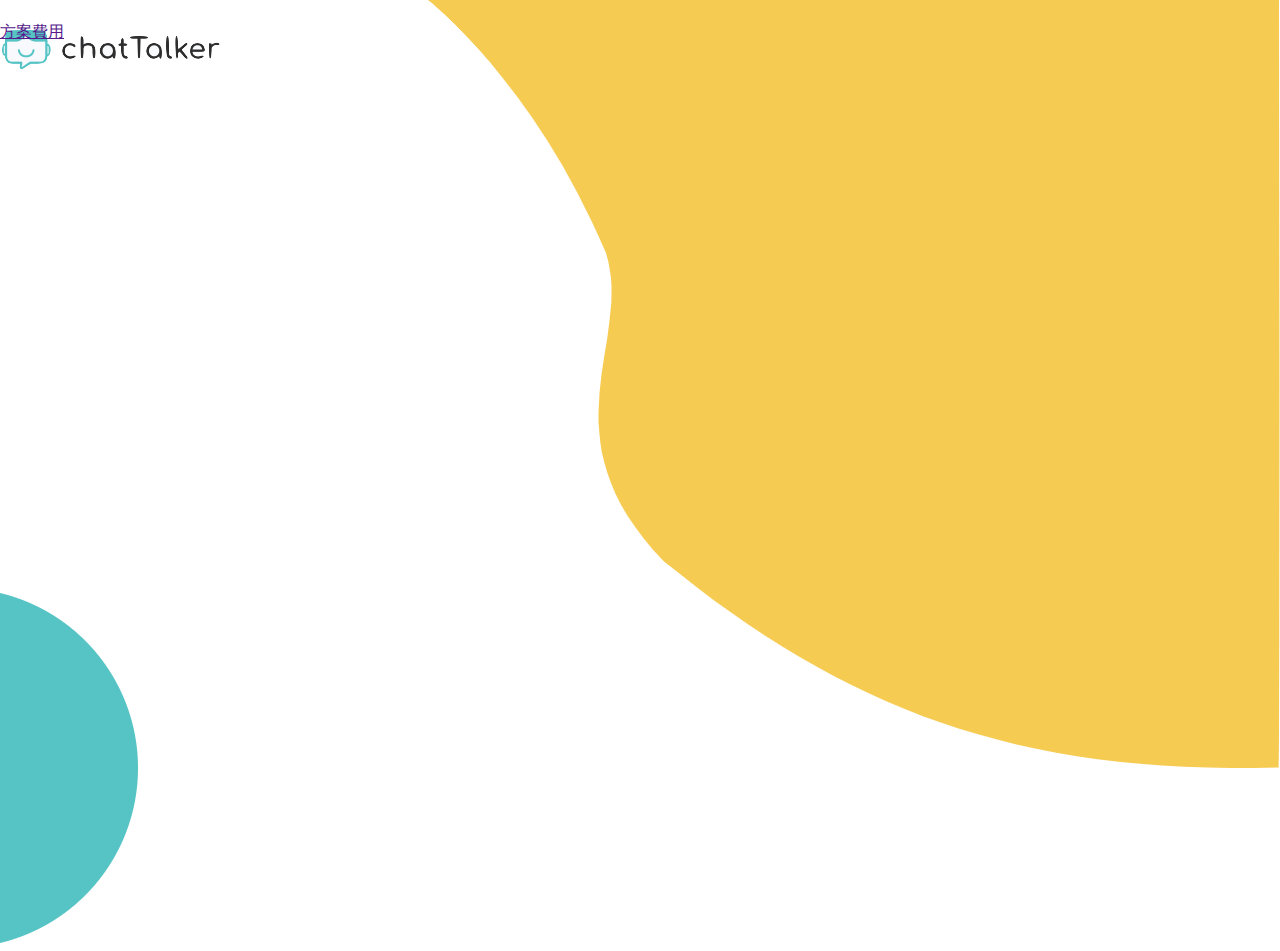
==== index.html @ c72b9a35 "init" ====
<!DOCTYPE html>
<html lang="en">
<head>
    <meta charset="UTF-8">
    <meta http-equiv="X-UA-Compatible" content="IE=edge">
    <meta name="viewport" content="width=device-width, initial-scale=1.0">
    <title>Document</title>
    <link rel="stylesheet" href="./style.css">
</head>
<body>
    <div class="backArea container">
        <div class="img1">
            <img src="./image/bg_yellow.png" alt="">
        </div>
    </div>
    <div class="backEllipse3">
        <img2><img src="./image/Ellipse 3.png" alt=""></img2>
    </div>
    <div class="header container"><img src="" alt="">
        <h1><a href="#"><img src="./image/logo.png" alt="LOGO"></a></h1>
        <a href="">
            <p>方案費用</p>
        </a>
    </div>
</body>
</html>
---- style.css ----
/* http://meyerweb.com/eric/tools/css/reset/
   v2.0 | 20110126
   License: none (public domain)
*/

html,
body,
div,
span,
applet,
object,
iframe,
h1,
h2,
h3,
h4,
h5,
h6,
p,
blockquote,
pre,
a,
abbr,
acronym,
address,
big,
cite,
code,
del,
dfn,
em,
img,
ins,
kbd,
q,
s,
samp,
small,
strike,
strong,
sub,
sup,
tt,
var,
b,
u,
i,
center,
dl,
dt,
dd,
ol,
ul,
li,
fieldset,
form,
label,
legend,
table,
caption,
tbody,
tfoot,
thead,
tr,
th,
td,
article,
aside,
canvas,
details,
embed,
figure,
figcaption,
footer,
header,
hgroup,
menu,
nav,
output,
ruby,
section,
summary,
time,
mark,
audio,
video {
    margin: 0;
    padding: 0;
    border: 0;
    font-size: 100%;
    font: inherit;
    vertical-align: baseline;
}

/* HTML5 display-role reset for older browsers */
article,
aside,
details,
figcaption,
figure,
footer,
header,
hgroup,
menu,
nav,
section {
    display: block;
}

body {
    line-height: 1;
}

ol,
ul {
    list-style: none;
}

blockquote,
q {
    quotes: none;
}

blockquote:before,
blockquote:after,
q:before,
q:after {
    content: '';
    content: none;
}

table {
    border-collapse: collapse;
    border-spacing: 0;
}
.container{
    width: 1366px;
    margin: 0px auto;
}

.backArea{
    display: flex;
    justify-content: flex-end;
    position: absolute;
    top: 0px;
    right: 0px;
}

.img1{
    position: absolute;
}

.header a{
    position: absolute;
    top: 24px;
    right: 139;
}

.backEllipse3{
    position: absolute;
    left: -222px;
    top: 588px;
}
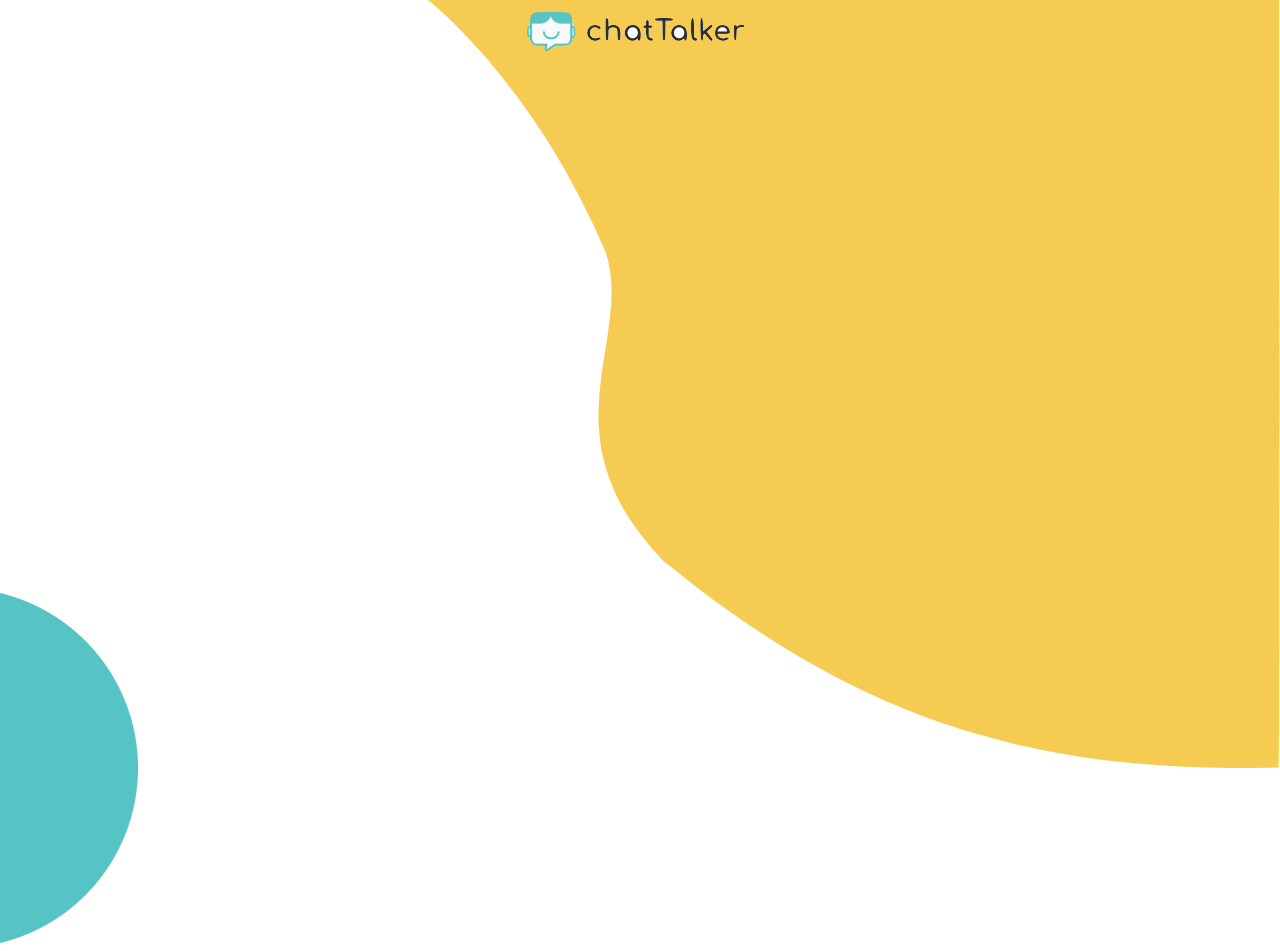
==== commit 887827b4: "banner" ====
--- a/index.html
+++ b/index.html
@@ -8,7 +8,8 @@
     <link rel="stylesheet" href="./style.css">
 </head>
 <body>
-    <div class="backArea container">
+    <div class="container">
+    <div class="backArea">
         <div class="img1">
             <img src="./image/bg_yellow.png" alt="">
         </div>
@@ -22,5 +23,6 @@
             <p>方案費用</p>
         </a>
     </div>
+    </div>
 </body>
 </html>--- a/style.css
+++ b/style.css
@@ -144,16 +144,26 @@
     position: absolute;
     top: 0px;
     right: 0px;
+    z-index: 0;
 }
 
 .img1{
     position: absolute;
 }
 
+.header{
+    display: flex;
+    justify-content: space-between;
+    align-items: center;
+    position: absolute;
+    left: 10px;
+    z-index: 3;
+}
 .header a{
-    position: absolute;
+    /* position: absolute; */
     top: 24px;
     right: 139;
+    padding: 24px;
 }
 
 .backEllipse3{
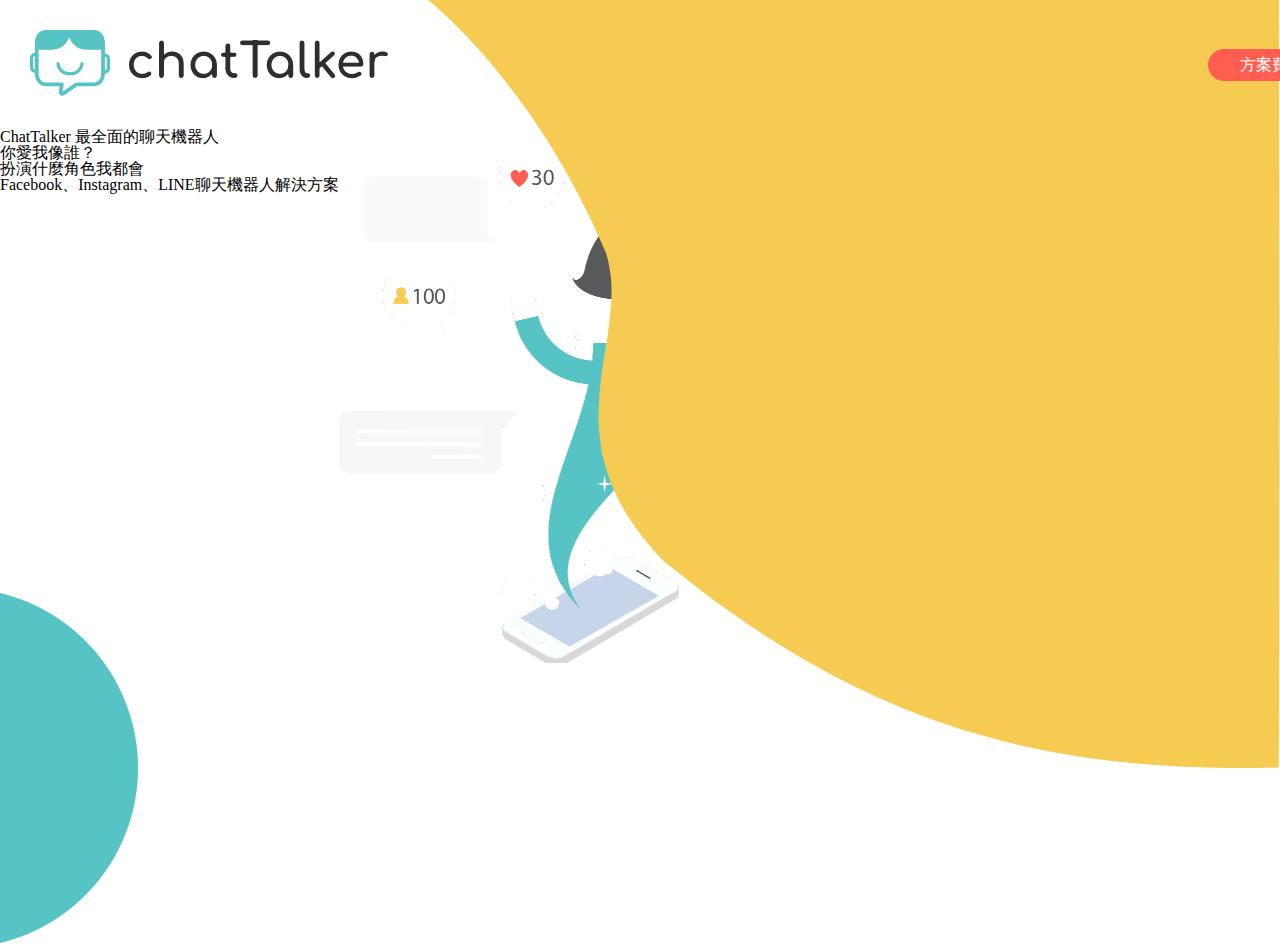
==== commit d7aab76e: "0518" ====
--- a/index.html
+++ b/index.html
@@ -1,5 +1,6 @@
 <!DOCTYPE html>
 <html lang="en">
+
 <head>
     <meta charset="UTF-8">
     <meta http-equiv="X-UA-Compatible" content="IE=edge">
@@ -7,22 +8,33 @@
     <title>Document</title>
     <link rel="stylesheet" href="./style.css">
 </head>
+
 <body>
     <div class="container">
-    <div class="backArea">
-        <div class="img1">
-            <img src="./image/bg_yellow.png" alt="">
+        <div class="backArea">
+            <div class="img1">
+                <img src="./image/bg_yellow.png" alt="">
+            </div>
+        </div>
+        <div class="backEllipse3">
+            <img2><img src="./image/Ellipse 3.png" alt=""></img2>
+        </div>
+        <div class="header">
+            <h1><a href="#"><img src="./image/logo.png" alt=""></a></h1>
+            <a href="">
+                <p>方案費用</p>
+            </a>
+        </div>
+        <div class="banner">
+            <div class="aside">
+                <p class="chatT">ChatTalker 最全面的聊天機器人</p>
+                <h2>你愛我像誰？</h2>
+                <h2>扮演什麼角色我都會</h2>
+                <p>Facebook、Instagram、LINE聊天機器人解決方案</p>
+            </div>
+            <div class="main"><img src="./image/home.png" alt=""></div>
         </div>
     </div>
-    <div class="backEllipse3">
-        <img2><img src="./image/Ellipse 3.png" alt=""></img2>
-    </div>
-    <div class="header container"><img src="" alt="">
-        <h1><a href="#"><img src="./image/logo.png" alt="LOGO"></a></h1>
-        <a href="">
-            <p>方案費用</p>
-        </a>
-    </div>
-    </div>
 </body>
+
 </html>--- a/style.css
+++ b/style.css
@@ -133,6 +133,7 @@
     border-collapse: collapse;
     border-spacing: 0;
 }
+/*  */
 .container{
     width: 1366px;
     margin: 0px auto;
@@ -151,23 +152,36 @@
     position: absolute;
 }
 
-.header{
+.header {
     display: flex;
+    align-items: center;
     justify-content: space-between;
-    align-items: center;
-    position: absolute;
-    left: 10px;
+    margin: 30px;
+}
+
+.header a {
+    text-decoration: none;
     z-index: 3;
+
 }
-.header a{
-    /* position: absolute; */
-    top: 24px;
-    right: 139;
-    padding: 24px;
+.header p{
+    background-color: #FF5D50;
+    color: white;
+    padding: 8px 32px;
+    border-radius: 20px;
 }
 
 .backEllipse3{
     position: absolute;
     left: -222px;
     top: 588px;
+}
+.banner{
+    display: flex;
+    z-index: 4;
+}
+.aside{
+    /* display: flex; */
+    /* justify-content: center; */
+    align-items: center;
 }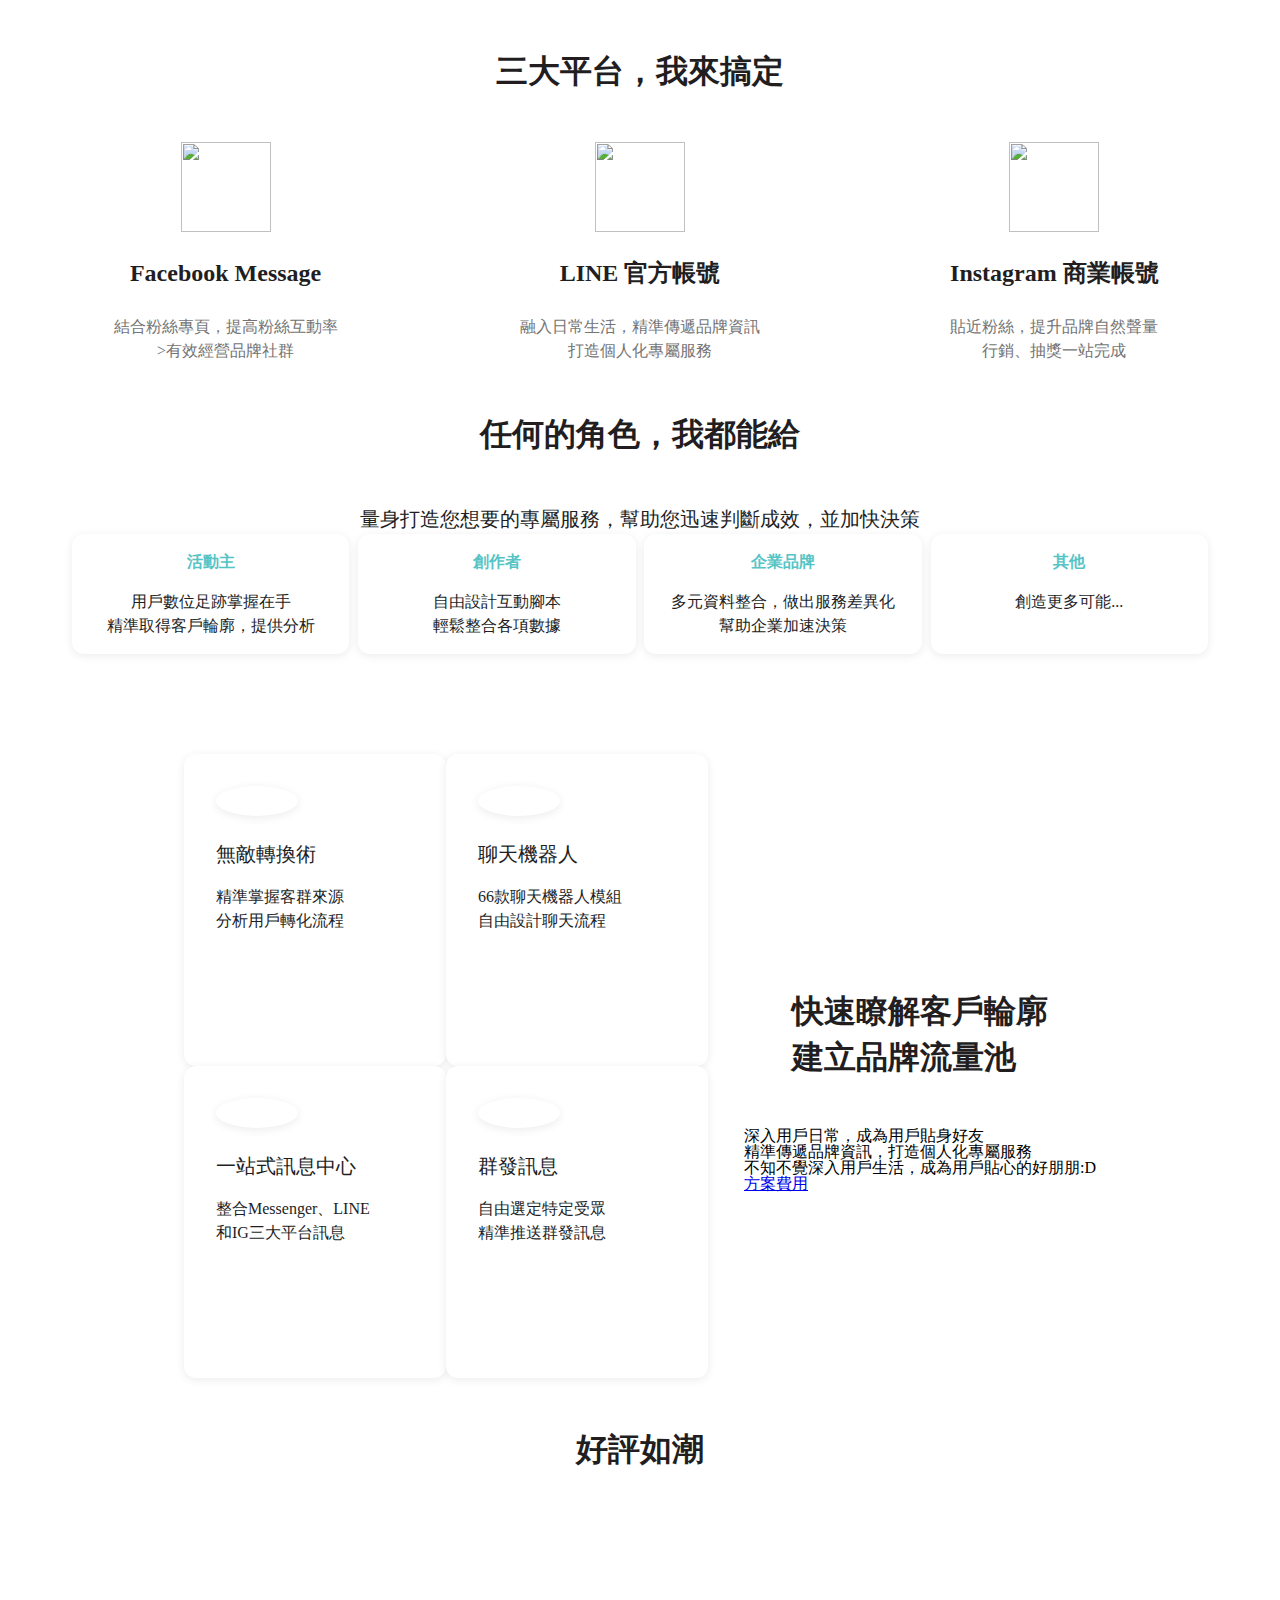
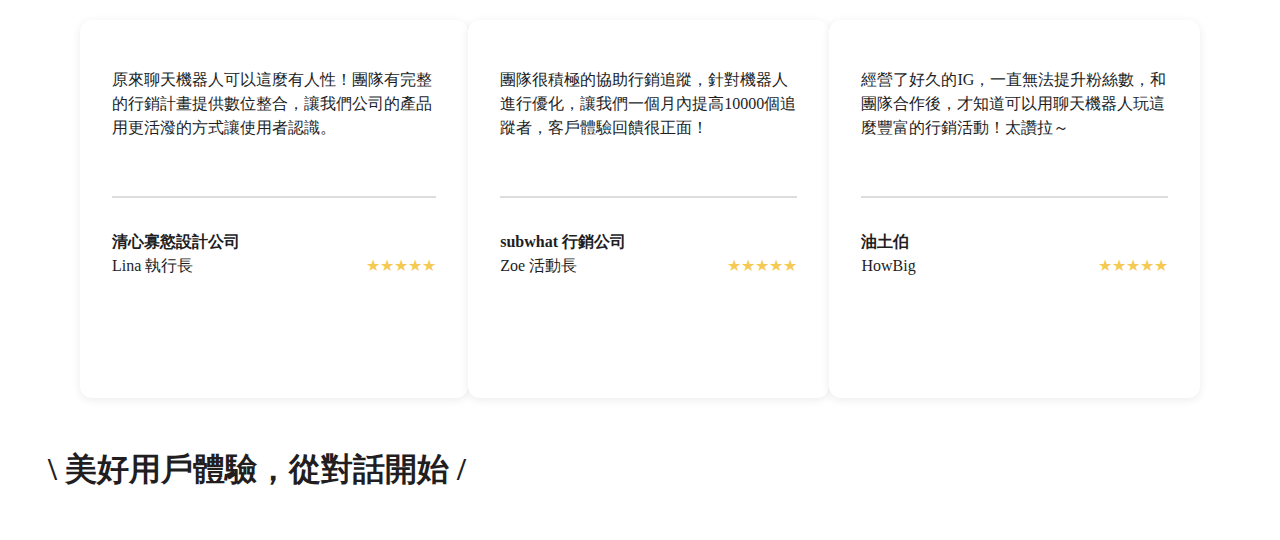
==== commit ef1eed01: "0525" ====
--- a/index.html
+++ b/index.html
@@ -11,30 +11,150 @@
 
 <body>
     <div class="container">
-        <div class="backArea">
-            <div class="img1">
-                <img src="./image/bg_yellow.png" alt="">
+        <h2>三大平台，我來搞定</h2>
+        <!--   <div class="cart3"> -->
+        <ul class="cart">
+            <li class="cart-item">
+                <img src="https://raw.githubusercontent.com/hexschool/webLayoutTraining1st/f70f00178a7f0baa31e9c01634303d8562cfe93a/chatTalker_images/messenger.svg"
+                    alt="">
+                <h3>Facebook Message</h3>
+                <p>結合粉絲專頁，提高粉絲互動率</br>>有效經營品牌社群</p>
+            </li>
+            <li class="cart-item">
+                <img src="https://raw.githubusercontent.com/hexschool/webLayoutTraining1st/f70f00178a7f0baa31e9c01634303d8562cfe93a/chatTalker_images/line.svg"
+                    alt="">
+                <h3>LINE 官方帳號</h3>
+                <p>融入日常生活，精準傳遞品牌資訊</br>打造個人化專屬服務</p>
+            </li>
+            <li class="cart-item">
+                <img src="https://raw.githubusercontent.com/hexschool/webLayoutTraining1st/f70f00178a7f0baa31e9c01634303d8562cfe93a/chatTalker_images/instagram.svg"
+                    alt="">
+                <h3>Instagram 商業帳號</h3>
+                <p>貼近粉絲，提升品牌自然聲量</br>行銷、抽獎一站完成</p>
+            </li>
+        </ul>
+        <!--   第二區cart -->
+
+        <h2>任何的角色，我都能給</h2>
+        <h3>量身打造您想要的專屬服務，幫助您迅速判斷成效，並加快決策</h3>
+        <ul class="cartRole">
+            <li class="cartRitem">
+                <img src="https://raw.githubusercontent.com/hexschool/webLayoutTraining1st/f70f00178a7f0baa31e9c01634303d8562cfe93a/chatTalker_images/ch01.svg"
+                    alt="">
+                <h3>活動主</h3>
+                <p>用戶數位足跡掌握在手<br>精準取得客戶輪廓，提供分析</p>
+            </li>
+            <li class="cartRitem">
+                <img src="https://raw.githubusercontent.com/hexschool/webLayoutTraining1st/f70f00178a7f0baa31e9c01634303d8562cfe93a/chatTalker_images/ch02.svg"
+                    alt="">
+                <h3>創作者</h3>
+                <p>自由設計互動腳本<br>輕鬆整合各項數據</p>
+            </li>
+            <li class="cartRitem">
+                <img src="https://raw.githubusercontent.com/hexschool/webLayoutTraining1st/f70f00178a7f0baa31e9c01634303d8562cfe93a/chatTalker_images/ch01.svg"
+                    alt="">
+                <h3>企業品牌</h3>
+                <p>多元資料整合，做出服務差異化<br>幫助企業加速決策</p>
+            </li>
+            <li class="cartRitem">
+                <img src="https://raw.githubusercontent.com/hexschool/webLayoutTraining1st/f70f00178a7f0baa31e9c01634303d8562cfe93a/chatTalker_images/ch04.svg"
+                    alt="">
+                <h3>其他</h3>
+                <p>創造更多可能...</p>
+            </li>
+        </ul>
+        <!-- 第三區cart -->
+        <div class="cart3">
+            <div class="aside">
+                <div class="cart3Item">
+                    <img src="https://raw.githubusercontent.com/hexschool/webLayoutTraining1st/f70f00178a7f0baa31e9c01634303d8562cfe93a/chatTalker_images/icon01.svg"
+                        alt="">
+                    <h3>無敵轉換術</h3>
+                    <p>精準掌握客群來源<br>分析用戶轉化流程</p>
+                </div>
+                <div class="cart3Item">
+                    <img src="https://raw.githubusercontent.com/hexschool/webLayoutTraining1st/f70f00178a7f0baa31e9c01634303d8562cfe93a/chatTalker_images/icon02.svg"
+                        alt="">
+                    <h3>聊天機器人</h3>
+                    <p>66款聊天機器人模組</br>自由設計聊天流程</p>
+                </div>
+                <div class="cart3Item">
+                    <img src="https://raw.githubusercontent.com/hexschool/webLayoutTraining1st/f70f00178a7f0baa31e9c01634303d8562cfe93a/chatTalker_images/icon03.svg"
+                        alt="">
+                    <h3>一站式訊息中心</h3>
+                    <p>整合Messenger、LINE</br>和IG三大平台訊息</p>
+                </div>
+                <div class="cart3Item">
+                    <img src="https://raw.githubusercontent.com/hexschool/webLayoutTraining1st/f70f00178a7f0baa31e9c01634303d8562cfe93a/chatTalker_images/icon04.svg"
+                        alt="">
+                    <h3>群發訊息</h3>
+                    <p>自由選定特定受眾</br>精準推送群發訊息</p>
+                </div>
+            </div>
+            <div class="bside">
+                <h2>快速瞭解客戶輪廓</br>建立品牌流量池</h2>
+                <p>深入用戶日常，成為用戶貼身好友</br>精準傳遞品牌資訊，打造個人化專屬服務</br>不知不覺深入用戶生活，成為用戶貼心的好朋朋:D</p>
+                <a href="#">方案費用</a>
             </div>
         </div>
-        <div class="backEllipse3">
-            <img2><img src="./image/Ellipse 3.png" alt=""></img2>
+        <!-- 好評cart4 -->
+        <h2>好評如潮</h2>
+        <div class="cart4">
+            <div class="cart4Item">
+                <img src="https://github.com/hexschool/webLayoutTraining1st/blob/master/chatTalker_images/user01.jpg?raw=true"
+                    alt="">
+                <p>原來聊天機器人可以這麼有人性！團隊有完整的行銷計畫提供數位整合，讓我們公司的產品用更活潑的方式讓使用者認識。</p>
+                <div class="bar">
+                    <hr>
+                    <h3>清心寡慾設計公司</h3>
+                    <div class="barStar">
+                        <p>Lina 執行長</p>
+                        <span class="star">
+                            <p>&#9733&#9733&#9733&#9733&#9733</p>
+                        </span>
+                    </div>
+                </div>
+            </div>
+            <div class="cart4Item">
+                <img src="https://github.com/hexschool/webLayoutTraining1st/blob/master/chatTalker_images/user02.jpg?raw=true"
+                    alt="">
+                <p>團隊很積極的協助行銷追蹤，針對機器人進行優化，讓我們一個月內提高10000個追蹤者，客戶體驗回饋很正面！</p>
+                <div class="bar">
+                    <hr>
+                    <h3>subwhat 行銷公司</h3>
+                    <div class="barStar">
+                        <p>Zoe 活動長</p>
+                        <span class="star">
+                            <p>&#9733&#9733&#9733&#9733&#9733</p>
+                        </span>
+                    </div>
+                </div>
+            </div>
+            <div class="cart4Item">
+                <img src="https://github.com/hexschool/webLayoutTraining1st/blob/master/chatTalker_images/user03.jpg?raw=true"
+                    alt="">
+                <p>經營了好久的IG，一直無法提升粉絲數，和團隊合作後，才知道可以用聊天機器人玩這麼豐富的行銷活動！太讚拉～</p>
+                <div class="bar">
+                    <hr>
+                    <h3>油土伯</h3>
+                    <div class="barStar">
+                        <p>HowBig</p>
+                        <span class="star">
+                            <p>&#9733&#9733&#9733&#9733&#9733</p>
+                        </span>
+                    </div>
+                </div>
+            </div>
         </div>
-        <div class="header">
-            <h1><a href="#"><img src="./image/logo.png" alt=""></a></h1>
-            <a href="">
-                <p>方案費用</p>
-            </a>
-        </div>
-        <div class="banner">
-            <div class="aside">
-                <p class="chatT">ChatTalker 最全面的聊天機器人</p>
-                <h2>你愛我像誰？</h2>
-                <h2>扮演什麼角色我都會</h2>
-                <p>Facebook、Instagram、LINE聊天機器人解決方案</p>
-            </div>
-            <div class="main"><img src="./image/home.png" alt=""></div>
-        </div>
+        <!-- 分頁符號 -->
+
     </div>
+    <div class="footer">
+        <img src="https://raw.githubusercontent.com/hexschool/webLayoutTraining1st/f70f00178a7f0baa31e9c01634303d8562cfe93a/chatTalker_images/home_footer.svg"
+            alt="">
+        <h2>\ 美好用戶體驗，從對話開始 /</h2>
+    </div>
+
 </body>
 
 </html>--- a/style.css
+++ b/style.css
@@ -133,55 +133,294 @@
     border-collapse: collapse;
     border-spacing: 0;
 }
+
 /*  */
-.container{
-    width: 1366px;
-    margin: 0px auto;
-}
-
-.backArea{
-    display: flex;
-    justify-content: flex-end;
+/*  */
+.container {
+    max-width: 1120px;
+    margin: 0 auto;
+    padding-left: 16px;
+    padding-right: 16px;
+}
+
+img {
+    max-width: 100%;
+    height: auto;
+}
+
+h2 {
+    text-align: center;
+    font: normal normal bold 32px/46px Noto Sans TC;
+    letter-spacing: 0px;
+    color: #221e1f;
+    padding: 48px;
+}
+
+@media (max-width: 375px) {
+    h2 {
+        text-align: center;
+        font: normal normal bold 28px/40px Noto Sans TC;
+        letter-spacing: 0px;
+        color: #221e1f;
+    }
+}
+
+.cart {
+    display: flex;
+    justify-content: space-between;
+    flex-wrap: wrap;
+}
+
+.cart-item {
+    width: 26%;
+    display: flex;
+    flex-direction: column;
+    align-items: center;
+}
+
+@media (max-width: 375px) {
+    .cart-item {
+        width: 100%;
+        padding-top: 24px;
+    }
+}
+
+.cart-item img {
+    width: 90px;
+    height: 90px;
+    margin: 0 auto;
+}
+
+.cart-item h3 {
+    text-align: center;
+    font: normal normal bold 24px/35px Noto Sans TC;
+    /*   letter-spacing: 0px; */
+    color: #221e1f;
+    padding-top: 24px;
+    padding-bottom: 24px;
+}
+
+.cart-item p {
+    text-align: center;
+    font: normal normal normal 16px/24px Noto Sans TC;
+    letter-spacing: 0px;
+    color: #747474;
+}
+
+h3 {
+    text-align: center;
+    font: normal normal normal 20px/29px Noto Sans TC;
+    letter-spacing: 0px;
+    color: #221e1f;
+}
+
+.cartRole {
+    display: flex;
+    justify-content: space-between;
+    flex-wrap: wrap;
+    margin-left: -8px;
+    margin-right: -8px;
+}
+
+.cartRitem {
+    width: 23%;
+    display: flex;
+    flex-direction: column;
+    align-items: center;
+    /*   border: 1px solid #000; */
+    background: #ffffff 0% 0% no-repeat padding-box;
+    box-shadow: 0px 2px 10px #00000014;
+    border-radius: 12px;
+    padding-left: 8px;
+    padding-right: 8px;
+}
+
+@media (max-width: 375px) {
+    .cartRitem {
+        width: 100%;
+        padding-top: 24px;
+        background: #ffffff 0% 0% no-repeat padding-box;
+        box-shadow: 0px 2px 10px #00000014;
+        border-radius: 12px;
+    }
+
+    .cartRitem img {
+        width: 260px;
+        height: 260px;
+        border-top-left-radius: 12px;
+        border-top-right-radius: 12px;
+    }
+}
+
+.cartRitem img {
+    border-top-left-radius: 12px;
+    border-top-right-radius: 12px;
+}
+
+.cartRitem h3 {
+    text-align: center;
+    font: normal normal bold 16px/24px Noto Sans TC;
+    letter-spacing: 0px;
+    color: #56c4c5;
+    padding-top: 16px;
+}
+
+.cartRitem p {
+    text-align: center;
+    font: normal normal normal 16px/24px Noto Sans TC;
+    letter-spacing: 0px;
+    color: #221e1f;
+    padding: 16px;
+}
+
+/* cart3 */
+.cart3 {
+    display: flex;
+    padding-top: 100px;
+    /* max-width: 50%; */
+    margin: 0 auto;
+    justify-content: center;
+
+}
+
+.aside {
+    display: flex;
+    max-width: 50%;
+    flex-wrap: wrap;
+    /* padding-left: 32px;
+    padding-right: 32px; */
+}
+
+.bside {
+    display: flex;
+    flex-direction: column;
+    justify-content: center;
+    align-items: flex-start;
+}
+
+.bside h2 {
+    text-align: left;
+}
+
+.cart3Item {
+    display: flex;
+    flex-direction: column;
+    background: #FFFFFF 0% 0% no-repeat padding-box;
+    box-shadow: 0px 2px 10px #00000014;
+    border-radius: 12px;
+    width: 230px;
+    height: 280px;
+    /* position: relative; */
+    padding-left: 32px;
+    padding-top: 32px;
+}
+
+.cart3Item img {
+    width: 52px;
+    background: #FFFFFF 0% 0% no-repeat padding-box;
+    box-shadow: 0px 2px 10px #00000014;
+    padding: 15px;
+    border-radius: 50%;
+    /* position: absolute;
+    top: 32;
+    left: 32px; */
+}
+
+.cart3Item h3 {
+    margin-right: auto;
+    padding-top: 24px;
+}
+
+.cart3Item p {
+    text-align: left;
+    font: normal normal normal 16px/24px Noto Sans TC;
+    letter-spacing: 0px;
+    color: #221E1F;
+    padding-top: 16px;
+}
+
+@media (max-width: 375px) {
+    .cart3Item {
+        width: 100%;
+        padding-top: 24px;
+        background: #ffffff 0% 0% no-repeat padding-box;
+        box-shadow: 0px 2px 10px #00000014;
+        border-radius: 12px;
+    }
+
+    .cart3Item img {
+        width: 260px;
+        height: 260px;
+        border-top-left-radius: 12px;
+        border-top-right-radius: 12px;
+    }
+
+}
+
+/* cart4 */
+.cart4 {
+    display: flex;
+    padding-top: 100px;
+}
+
+
+
+.cart4Item {
+    background: #FFFFFF 0% 0% no-repeat padding-box;
+    box-shadow: 0px 2px 10px #00000014;
+    border-radius: 12px;
+    padding-top: 48px;
+    padding-left: 32px;
+    padding-right: 32px;
+    padding-bottom: 24px;
+    position: relative;
+    flex-wrap: wrap;
+}
+
+.cart4Item img {
+    border-radius: 50%;
+    width: 80px;
+    background: transparent url('img/1.png') 0% 0% no-repeat padding-box;
     position: absolute;
-    top: 0px;
-    right: 0px;
-    z-index: 0;
-}
-
-.img1{
+    top: -60px;
+}
+
+.cart4Item p {
+    text-align: left;
+    font: normal normal normal 16px/24px Noto Sans TC;
+    letter-spacing: 0px;
+    color: #221E1F;
+    height: 120px;
+}
+
+hr {
+    border: 1px solid #DDDDDD;
+}
+
+.cart4Item h3 {
+    text-align: left;
+    font: normal normal bold 16px/24px Noto Sans TC;
+    /* letter-spacing: 0px; */
+    color: #221E1F;
+    padding-top: 24px;
+}
+
+.barStar {
+    display: flex;
+    justify-content: space-between;
+}
+
+.star p {
+    color: #F5CA52;
+}
+
+.footer {
+    position: relative;
+    display: flex;
+}
+
+.footer h2 {
     position: absolute;
-}
-
-.header {
-    display: flex;
-    align-items: center;
-    justify-content: space-between;
-    margin: 30px;
-}
-
-.header a {
-    text-decoration: none;
-    z-index: 3;
-
-}
-.header p{
-    background-color: #FF5D50;
-    color: white;
-    padding: 8px 32px;
-    border-radius: 20px;
-}
-
-.backEllipse3{
-    position: absolute;
-    left: -222px;
-    top: 588px;
-}
-.banner{
-    display: flex;
-    z-index: 4;
-}
-.aside{
-    /* display: flex; */
-    /* justify-content: center; */
-    align-items: center;
+    top: 50%;
+    text-align: center;
 }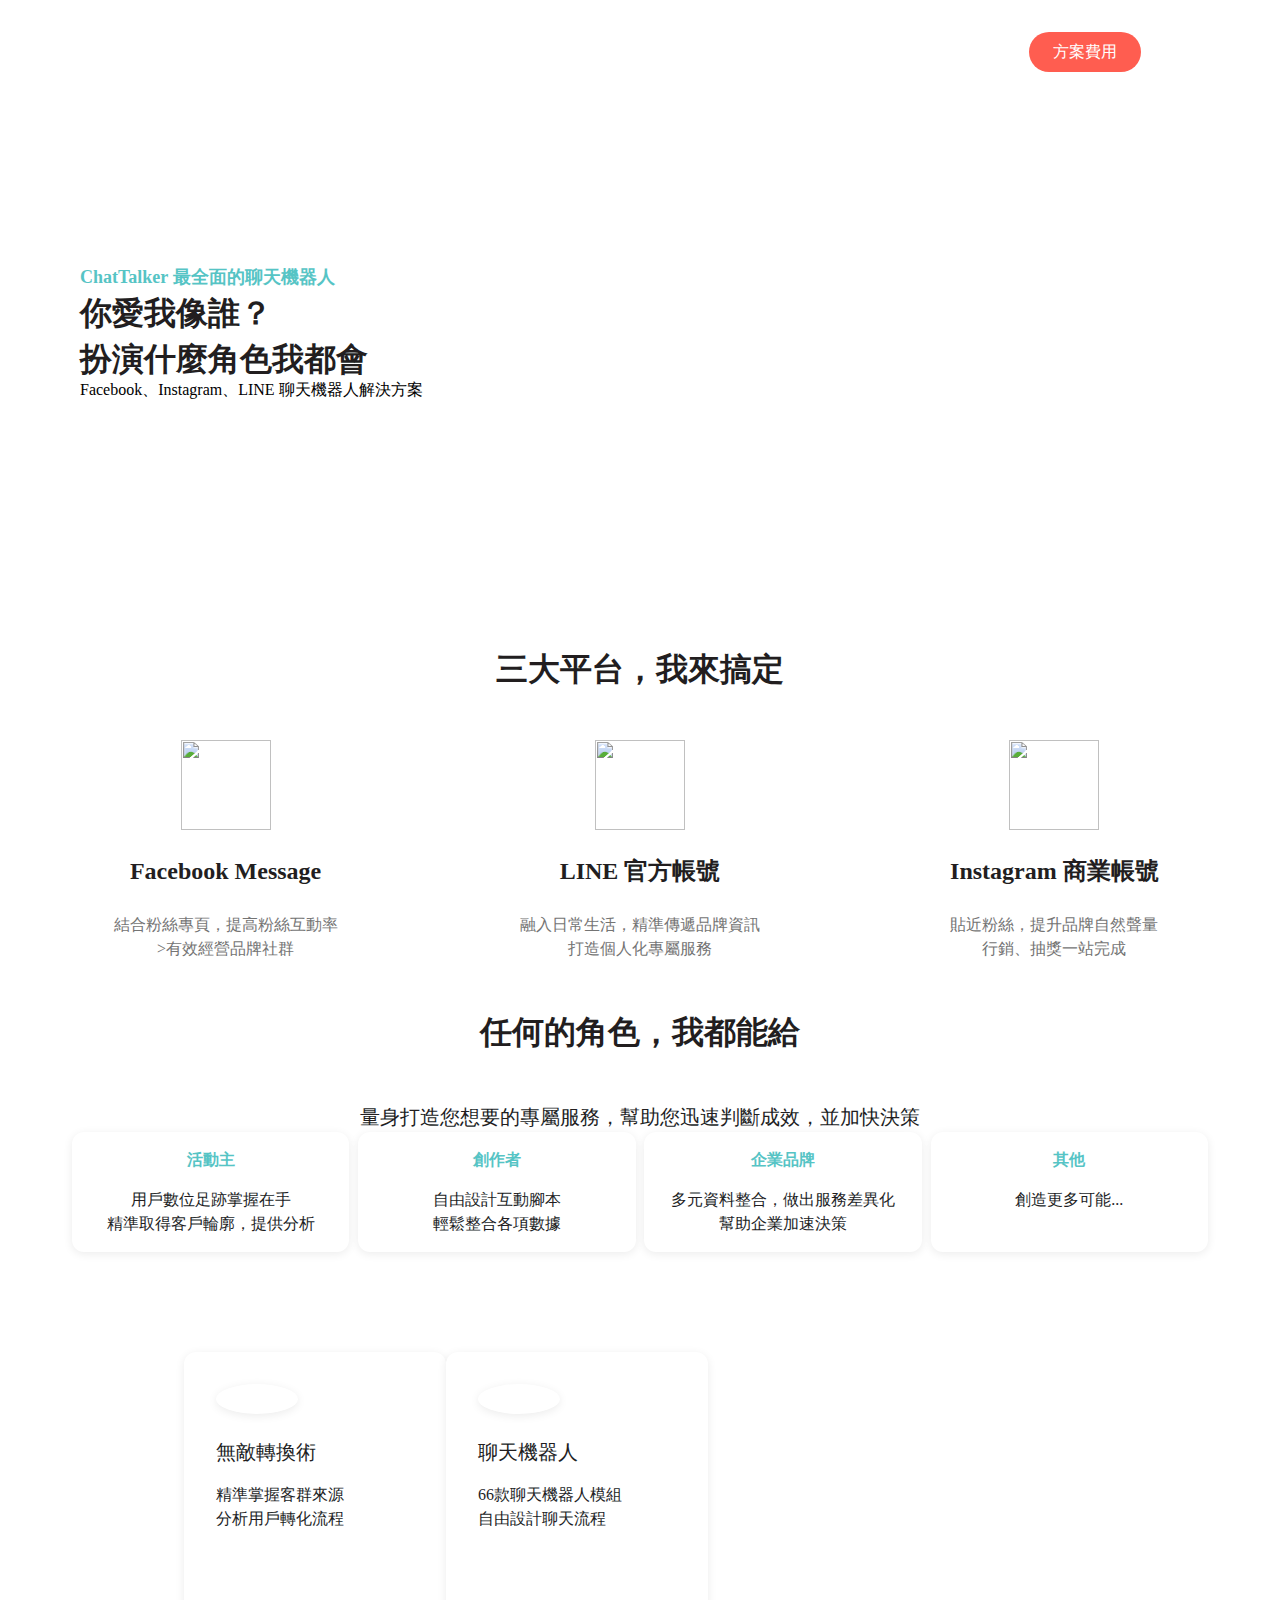
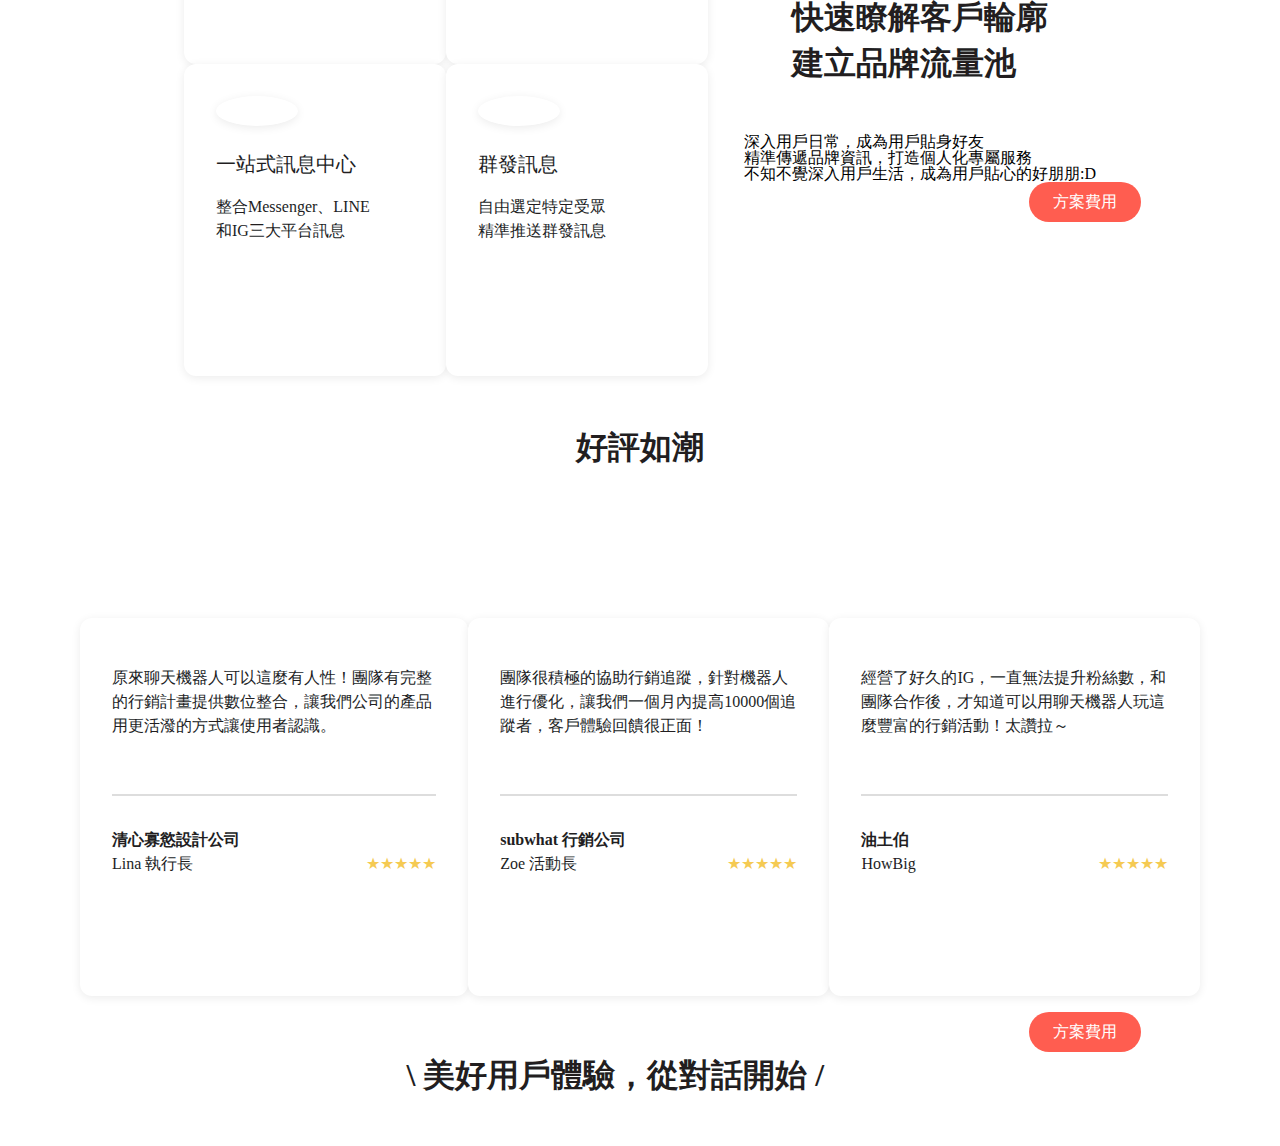
==== commit e50a2f9f: "page2" ====
--- a/index.html
+++ b/index.html
@@ -10,7 +10,40 @@
 </head>
 
 <body>
+
+    <div class="header">
+        <div class="bgHome">
+            <img src="https://raw.githubusercontent.com/hexschool/webLayoutTraining1st/f70f00178a7f0baa31e9c01634303d8562cfe93a/chatTalker_images/bg_home.svg"
+                alt="">
+        </div>
+        <div class="ball01"><img
+                src="https://raw.githubusercontent.com/hexschool/webLayoutTraining1st/f70f00178a7f0baa31e9c01634303d8562cfe93a/chatTalker_images/ball01.svg"
+                alt=""></div>
+
+        <h1>
+            <a href="#">
+                <img src="https://github.com/hexschool/webLayoutTraining1st/blob/master/chatTalker_images/logo.png?raw=true"
+                    alt="">
+            </a>
+        </h1>
+        <div class="plan">
+            <a href="./page2.html">方案費用</a>
+        </div>
+
+    </div>
+
+
     <div class="container">
+        <div class="banner">
+            <div class="slogan">
+                <p class="chatTalker">ChatTalker 最全面的聊天機器人</p>
+                <h2>你愛我像誰？</br>扮演什麼角色我都會</h2>
+                <p>Facebook、Instagram、LINE 聊天機器人解決方案</p>
+            </div>
+            <img src="https://raw.githubusercontent.com/hexschool/webLayoutTraining1st/f70f00178a7f0baa31e9c01634303d8562cfe93a/chatTalker_images/home.svg"
+                alt="">
+        </div>
+
         <h2>三大平台，我來搞定</h2>
         <!--   <div class="cart3"> -->
         <ul class="cart">
@@ -94,7 +127,9 @@
             <div class="bside">
                 <h2>快速瞭解客戶輪廓</br>建立品牌流量池</h2>
                 <p>深入用戶日常，成為用戶貼身好友</br>精準傳遞品牌資訊，打造個人化專屬服務</br>不知不覺深入用戶生活，成為用戶貼心的好朋朋:D</p>
-                <a href="#">方案費用</a>
+                <div class="plan">
+                    <a href="#">方案費用</a>
+                </div>
             </div>
         </div>
         <!-- 好評cart4 -->
@@ -153,6 +188,9 @@
         <img src="https://raw.githubusercontent.com/hexschool/webLayoutTraining1st/f70f00178a7f0baa31e9c01634303d8562cfe93a/chatTalker_images/home_footer.svg"
             alt="">
         <h2>\ 美好用戶體驗，從對話開始 /</h2>
+        <div class="plan">
+            <a href="#">方案費用</a>
+        </div>
     </div>
 
 </body>
--- a/style.css
+++ b/style.css
@@ -136,11 +136,99 @@
 
 /*  */
 /*  */
+
+.bgHome img {
+    width: 60%;
+    position: absolute;
+    right: 0px;
+    top: 0px;
+    z-index: -1;
+}
+
+.ball01 img {
+    width: 360px;
+    position: absolute;
+    top: 589px;
+    left: -222px;
+    z-index: -1;
+}
+
+.header {
+    display: flex;
+    align-items: center;
+    padding: 24px;
+    /* position: relative; */
+    z-index: 1;
+}
+
+.header h1 {
+    z-index: 1;
+}
+
+.plan a {
+    position: absolute;
+    justify-content: center;
+    padding: 8px 24px 8px 24px;
+    right: 139px;
+    background: #FF5D50 0% 0% no-repeat padding-box;
+    border-radius: 22px;
+    z-index: 1;
+    text-decoration: none;
+    text-align: left;
+    font: normal normal normal 16px/24px Noto Sans TC;
+    letter-spacing: 0px;
+    color: #FFFFFF;
+}
+
+.plan a:hover {
+    background: #56C4C5 0% 0% no-repeat padding-box;
+}
+
+
+
 .container {
     max-width: 1120px;
     margin: 0 auto;
     padding-left: 16px;
     padding-right: 16px;
+}
+
+.banner {
+    width: 1085px;
+    height: 534px;
+    display: flex;
+
+}
+
+.slogan {
+    display: flex;
+    flex-direction: column;
+    justify-content: center;
+}
+
+.slogan h2 {
+    padding-top: 8px;
+    padding-bottom: 8px;
+}
+
+.chatTalker {
+    text-align: left;
+    font: normal normal bold 18px/26px Noto Sans TC;
+    letter-spacing: 0px;
+    color: #56C4C5;
+}
+
+.banner h2 {
+    text-align: left;
+    padding: 0px;
+}
+
+.banner img {
+    width: 532px;
+    position: absolute;
+    right: 140px;
+    top: 118px;
+    z-index: 1;
 }
 
 img {
@@ -416,11 +504,19 @@
 
 .footer {
     position: relative;
-    display: flex;
+    /* display: flex; */
 }
 
 .footer h2 {
     position: absolute;
+    /* justify-content: center;
+    align-items: center; */
     top: 50%;
-    text-align: center;
+    left: 28%;
+    text-align: center;
+}
+
+.footer .plan {
+    right: 615px;
+
 }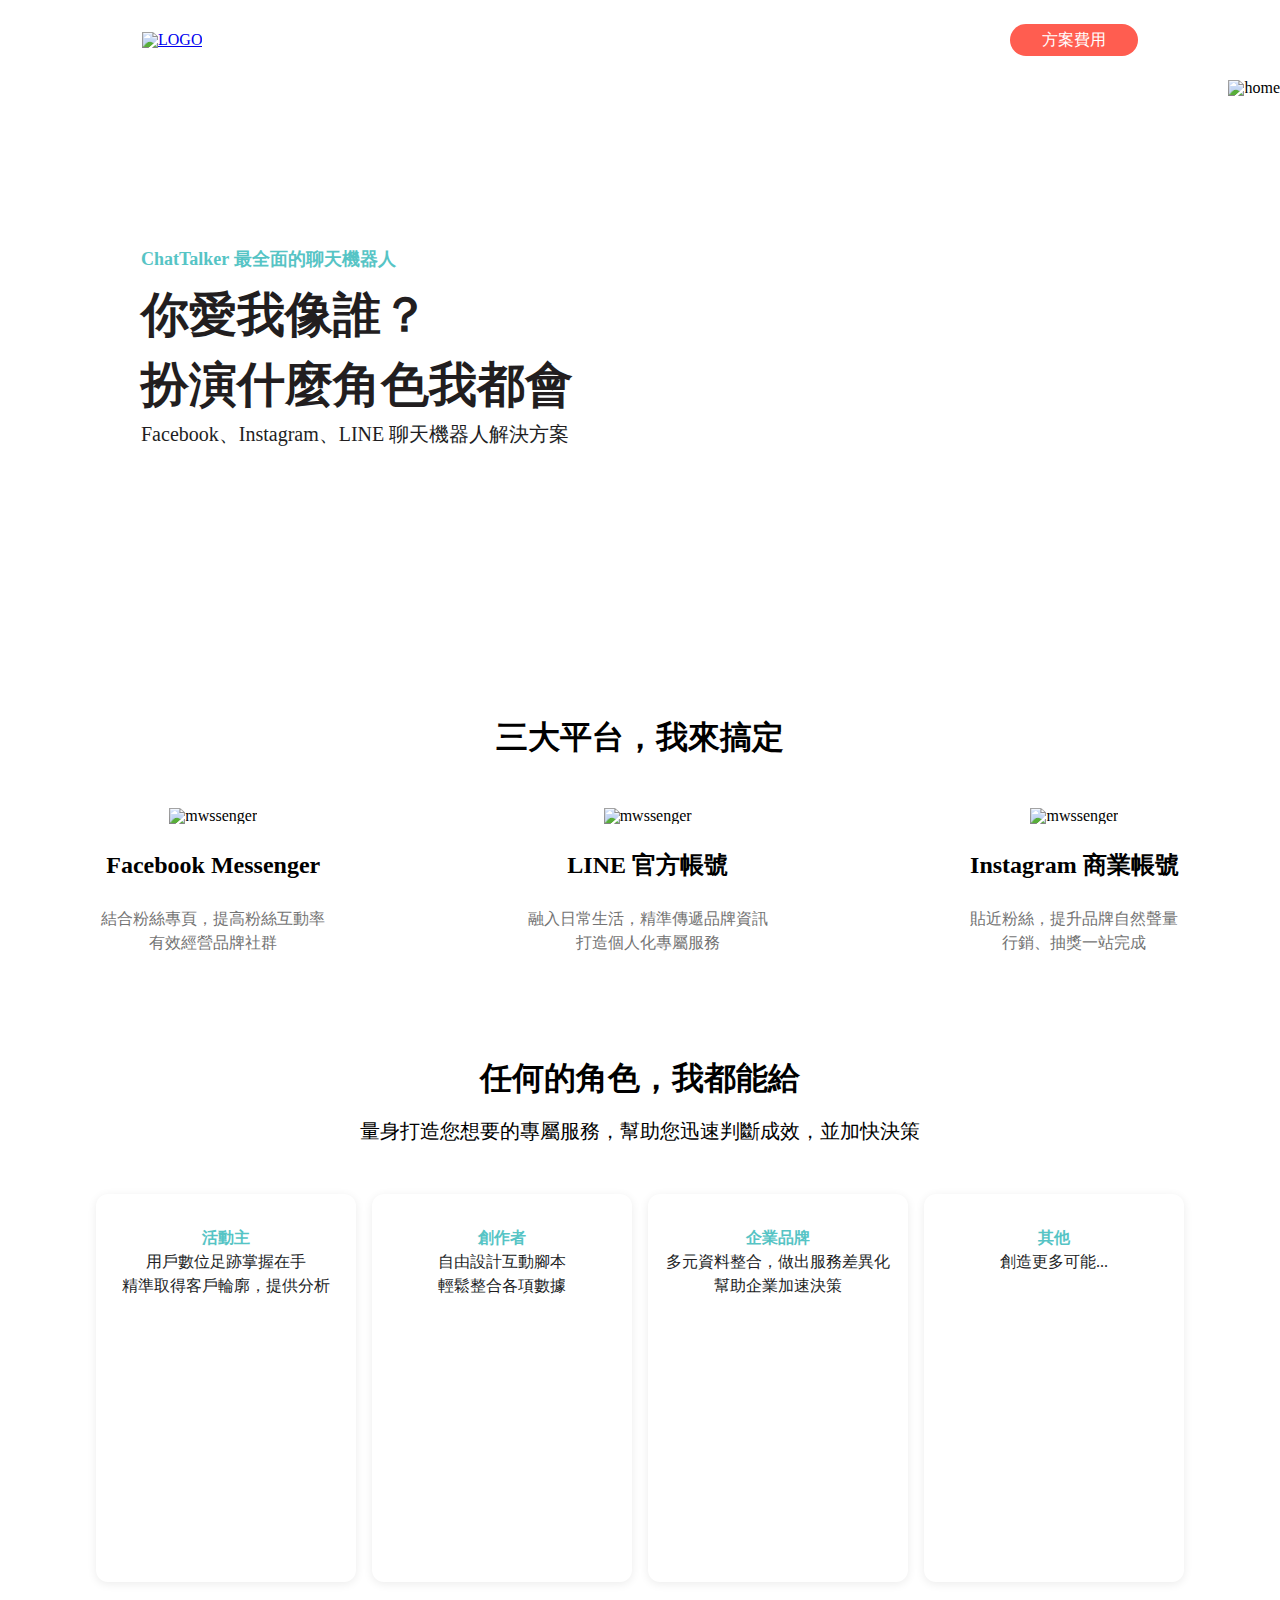
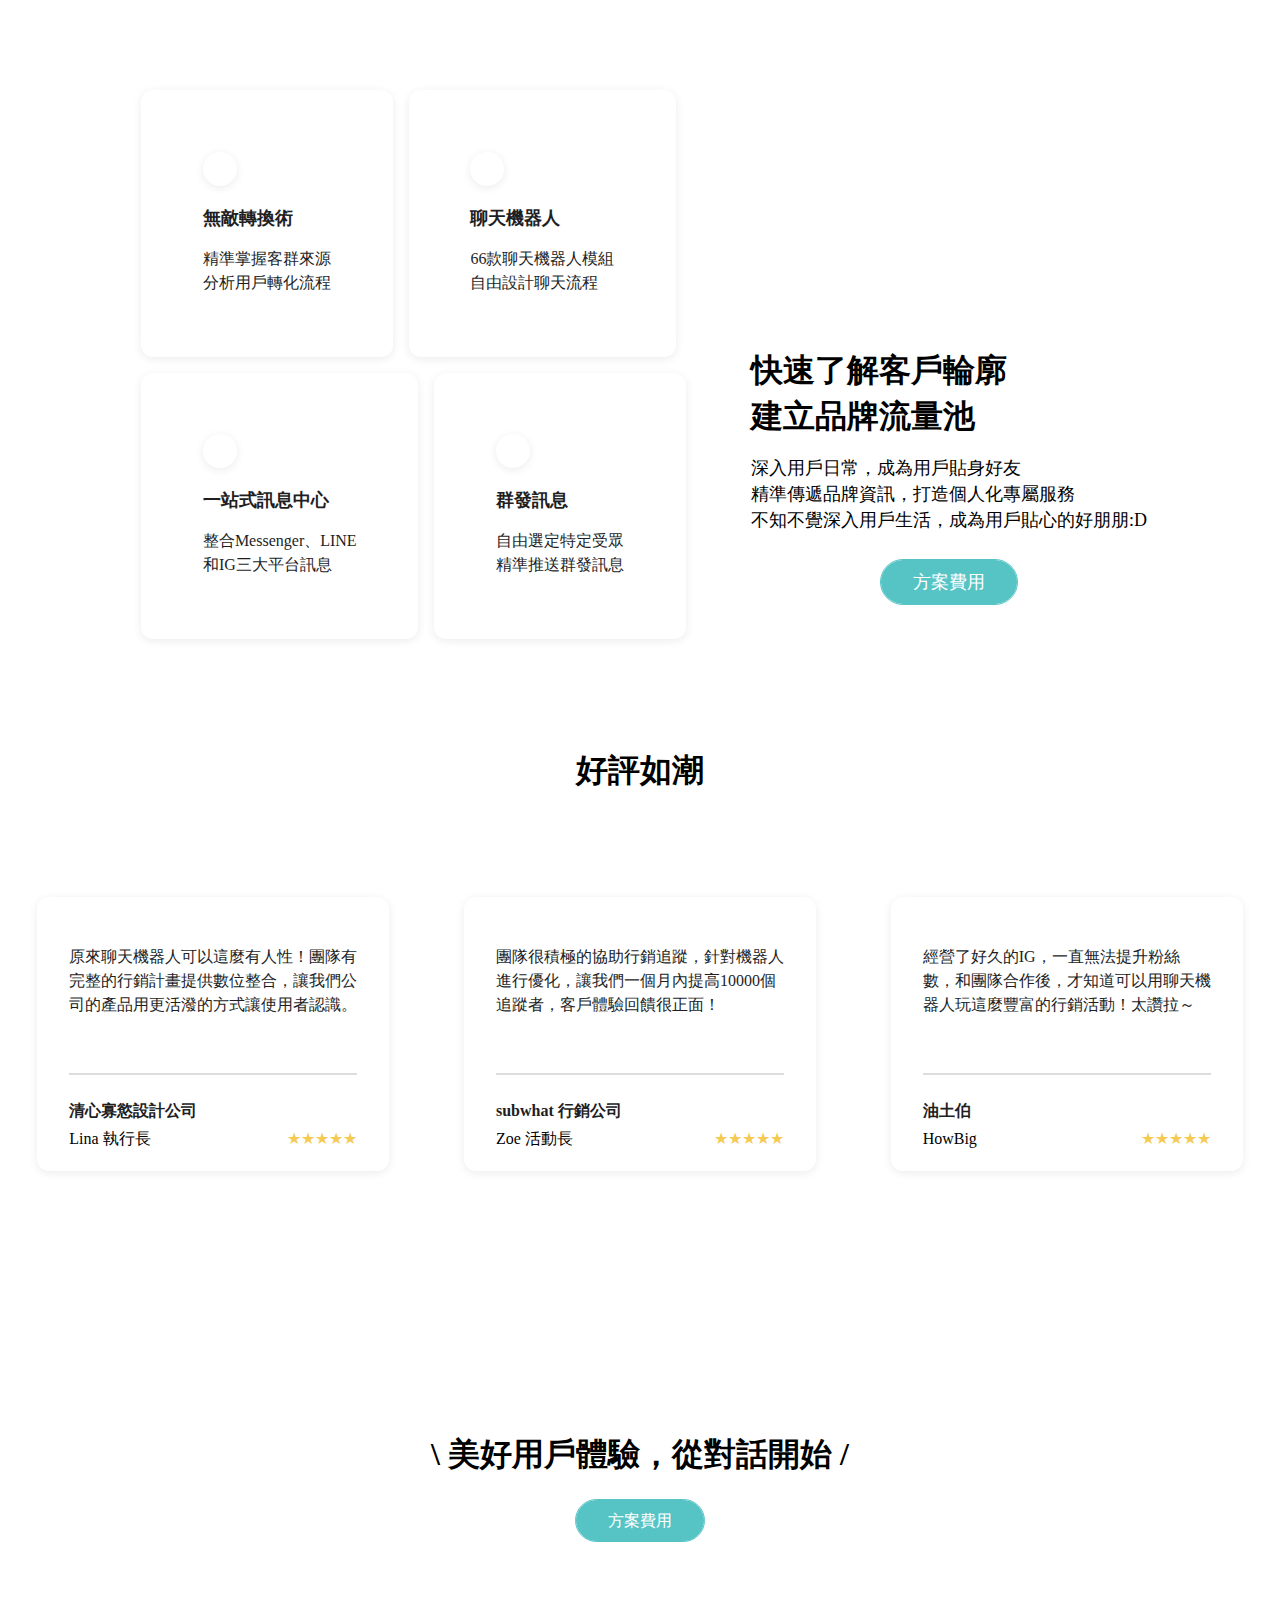
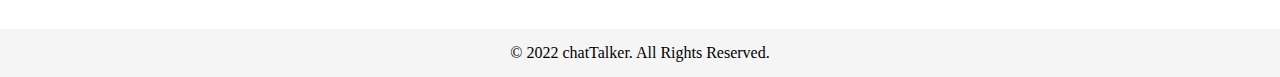
==== commit be30d31d: "page1 renew" ====
--- a/index.html
+++ b/index.html
@@ -10,189 +10,169 @@
 </head>
 
 <body>
+    <div class="headerBanner">
 
-    <div class="header">
-        <div class="bgHome">
-            <img src="https://raw.githubusercontent.com/hexschool/webLayoutTraining1st/f70f00178a7f0baa31e9c01634303d8562cfe93a/chatTalker_images/bg_home.svg"
-                alt="">
+        <div class="header">
+            <h1><a href="./index.html"><img
+                        src="https://github.com/hexschool/webLayoutTraining1st/blob/master/chatTalker_images/logo.png?raw=true"
+                        alt="LOGO"></a>
+            </h1>
+            <div class="planA">
+                <a href="./page2.html">
+                    <p>方案費用</p>
+                </a>
+            </div>
         </div>
-        <div class="ball01"><img
-                src="https://raw.githubusercontent.com/hexschool/webLayoutTraining1st/f70f00178a7f0baa31e9c01634303d8562cfe93a/chatTalker_images/ball01.svg"
-                alt=""></div>
-
-        <h1>
-            <a href="#">
-                <img src="https://github.com/hexschool/webLayoutTraining1st/blob/master/chatTalker_images/logo.png?raw=true"
-                    alt="">
-            </a>
-        </h1>
-        <div class="plan">
-            <a href="./page2.html">方案費用</a>
-        </div>
-
-    </div>
-
-
-    <div class="container">
+        <!-- banner -->
         <div class="banner">
-            <div class="slogan">
-                <p class="chatTalker">ChatTalker 最全面的聊天機器人</p>
+            <div class="aside">
+                <h1>ChatTalker 最全面的聊天機器人</h1>
                 <h2>你愛我像誰？</br>扮演什麼角色我都會</h2>
                 <p>Facebook、Instagram、LINE 聊天機器人解決方案</p>
             </div>
             <img src="https://raw.githubusercontent.com/hexschool/webLayoutTraining1st/f70f00178a7f0baa31e9c01634303d8562cfe93a/chatTalker_images/home.svg"
-                alt="">
+                alt="home">
         </div>
 
-        <h2>三大平台，我來搞定</h2>
-        <!--   <div class="cart3"> -->
-        <ul class="cart">
-            <li class="cart-item">
+    </div>
+    <!-- card1 三大平台，我來搞定 -->
+    <h2>三大平台，我來搞定</h2>
+    <div class="card1">
+        <ul>
+            <li>
                 <img src="https://raw.githubusercontent.com/hexschool/webLayoutTraining1st/f70f00178a7f0baa31e9c01634303d8562cfe93a/chatTalker_images/messenger.svg"
-                    alt="">
-                <h3>Facebook Message</h3>
-                <p>結合粉絲專頁，提高粉絲互動率</br>>有效經營品牌社群</p>
+                    alt="mwssenger">
+                <h3>Facebook Messenger</h3>
+                <p>結合粉絲專頁，提高粉絲互動率</br>有效經營品牌社群</p>
             </li>
-            <li class="cart-item">
+            <li>
                 <img src="https://raw.githubusercontent.com/hexschool/webLayoutTraining1st/f70f00178a7f0baa31e9c01634303d8562cfe93a/chatTalker_images/line.svg"
-                    alt="">
+                    alt="mwssenger">
                 <h3>LINE 官方帳號</h3>
                 <p>融入日常生活，精準傳遞品牌資訊</br>打造個人化專屬服務</p>
             </li>
-            <li class="cart-item">
+            <li>
                 <img src="https://raw.githubusercontent.com/hexschool/webLayoutTraining1st/f70f00178a7f0baa31e9c01634303d8562cfe93a/chatTalker_images/instagram.svg"
-                    alt="">
+                    alt="mwssenger">
                 <h3>Instagram 商業帳號</h3>
                 <p>貼近粉絲，提升品牌自然聲量</br>行銷、抽獎一站完成</p>
             </li>
         </ul>
-        <!--   第二區cart -->
+    </div>
+    <!-- card2任何的角色區域 -->
 
-        <h2>任何的角色，我都能給</h2>
-        <h3>量身打造您想要的專屬服務，幫助您迅速判斷成效，並加快決策</h3>
-        <ul class="cartRole">
-            <li class="cartRitem">
-                <img src="https://raw.githubusercontent.com/hexschool/webLayoutTraining1st/f70f00178a7f0baa31e9c01634303d8562cfe93a/chatTalker_images/ch01.svg"
-                    alt="">
-                <h3>活動主</h3>
-                <p>用戶數位足跡掌握在手<br>精準取得客戶輪廓，提供分析</p>
-            </li>
-            <li class="cartRitem">
-                <img src="https://raw.githubusercontent.com/hexschool/webLayoutTraining1st/f70f00178a7f0baa31e9c01634303d8562cfe93a/chatTalker_images/ch02.svg"
-                    alt="">
-                <h3>創作者</h3>
-                <p>自由設計互動腳本<br>輕鬆整合各項數據</p>
-            </li>
-            <li class="cartRitem">
-                <img src="https://raw.githubusercontent.com/hexschool/webLayoutTraining1st/f70f00178a7f0baa31e9c01634303d8562cfe93a/chatTalker_images/ch01.svg"
-                    alt="">
-                <h3>企業品牌</h3>
-                <p>多元資料整合，做出服務差異化<br>幫助企業加速決策</p>
-            </li>
-            <li class="cartRitem">
-                <img src="https://raw.githubusercontent.com/hexschool/webLayoutTraining1st/f70f00178a7f0baa31e9c01634303d8562cfe93a/chatTalker_images/ch04.svg"
-                    alt="">
-                <h3>其他</h3>
-                <p>創造更多可能...</p>
-            </li>
-        </ul>
-        <!-- 第三區cart -->
-        <div class="cart3">
-            <div class="aside">
-                <div class="cart3Item">
-                    <img src="https://raw.githubusercontent.com/hexschool/webLayoutTraining1st/f70f00178a7f0baa31e9c01634303d8562cfe93a/chatTalker_images/icon01.svg"
-                        alt="">
-                    <h3>無敵轉換術</h3>
-                    <p>精準掌握客群來源<br>分析用戶轉化流程</p>
-                </div>
-                <div class="cart3Item">
-                    <img src="https://raw.githubusercontent.com/hexschool/webLayoutTraining1st/f70f00178a7f0baa31e9c01634303d8562cfe93a/chatTalker_images/icon02.svg"
-                        alt="">
-                    <h3>聊天機器人</h3>
-                    <p>66款聊天機器人模組</br>自由設計聊天流程</p>
-                </div>
-                <div class="cart3Item">
-                    <img src="https://raw.githubusercontent.com/hexschool/webLayoutTraining1st/f70f00178a7f0baa31e9c01634303d8562cfe93a/chatTalker_images/icon03.svg"
-                        alt="">
-                    <h3>一站式訊息中心</h3>
-                    <p>整合Messenger、LINE</br>和IG三大平台訊息</p>
-                </div>
-                <div class="cart3Item">
-                    <img src="https://raw.githubusercontent.com/hexschool/webLayoutTraining1st/f70f00178a7f0baa31e9c01634303d8562cfe93a/chatTalker_images/icon04.svg"
-                        alt="">
-                    <h3>群發訊息</h3>
-                    <p>自由選定特定受眾</br>精準推送群發訊息</p>
-                </div>
-            </div>
-            <div class="bside">
-                <h2>快速瞭解客戶輪廓</br>建立品牌流量池</h2>
-                <p>深入用戶日常，成為用戶貼身好友</br>精準傳遞品牌資訊，打造個人化專屬服務</br>不知不覺深入用戶生活，成為用戶貼心的好朋朋:D</p>
-                <div class="plan">
-                    <a href="#">方案費用</a>
-                </div>
+    <h2>任何的角色，我都能給</h2>
+    <h3>量身打造您想要的專屬服務，幫助您迅速判斷成效，並加快決策</h3>
+    <ul class="cardList">
+        <li class="cardItem">
+            <img src="https://raw.githubusercontent.com/hexschool/webLayoutTraining1st/f70f00178a7f0baa31e9c01634303d8562cfe93a/chatTalker_images/ch01.svg"
+                alt="">
+            <h3>活動主</h3>
+            <p>用戶數位足跡掌握在手<br>精準取得客戶輪廓，提供分析</p>
+        </li>
+        <li class="cardItem">
+            <img src="https://raw.githubusercontent.com/hexschool/webLayoutTraining1st/f70f00178a7f0baa31e9c01634303d8562cfe93a/chatTalker_images/ch02.svg"
+                alt="">
+            <h3>創作者</h3>
+            <p>自由設計互動腳本<br>輕鬆整合各項數據</p>
+        </li>
+        <li class="cardItem">
+            <img src="https://raw.githubusercontent.com/hexschool/webLayoutTraining1st/f70f00178a7f0baa31e9c01634303d8562cfe93a/chatTalker_images/ch01.svg"
+                alt="">
+            <h3>企業品牌</h3>
+            <p>多元資料整合，做出服務差異化<br>幫助企業加速決策</p>
+        </li>
+        <li class="cardItem">
+            <img src="https://raw.githubusercontent.com/hexschool/webLayoutTraining1st/f70f00178a7f0baa31e9c01634303d8562cfe93a/chatTalker_images/ch04.svg"
+                alt="">
+            <h3>其他</h3>
+            <p>創造更多可能...</p>
+        </li>
+    </ul>
+    <!-- 快速瞭解客戶區域 -->
+    <div class="card3">
+        <div class="card3Title">
+            <h2>快速了解客戶輪廓</br>建立品牌流量池</h2>
+            <p>深入用戶日常，成為用戶貼身好友</br>精準傳遞品牌資訊，打造個人化專屬服務</br>不知不覺深入用戶生活，成為用戶貼心的好朋朋:D</p>
+            <div class="plan">
+                <p>方案費用</p>
             </div>
         </div>
-        <!-- 好評cart4 -->
-        <h2>好評如潮</h2>
-        <div class="cart4">
-            <div class="cart4Item">
-                <img src="https://github.com/hexschool/webLayoutTraining1st/blob/master/chatTalker_images/user01.jpg?raw=true"
+        <div class="card3Side">
+            <div class="card3Item">
+                <img src="https://raw.githubusercontent.com/hexschool/webLayoutTraining1st/f70f00178a7f0baa31e9c01634303d8562cfe93a/chatTalker_images/icon01.svg"
                     alt="">
-                <p>原來聊天機器人可以這麼有人性！團隊有完整的行銷計畫提供數位整合，讓我們公司的產品用更活潑的方式讓使用者認識。</p>
-                <div class="bar">
-                    <hr>
-                    <h3>清心寡慾設計公司</h3>
-                    <div class="barStar">
-                        <p>Lina 執行長</p>
-                        <span class="star">
-                            <p>&#9733&#9733&#9733&#9733&#9733</p>
-                        </span>
-                    </div>
-                </div>
+                <h3>無敵轉換術</h3>
+                <p>精準掌握客群來源</br>分析用戶轉化流程</p>
             </div>
-            <div class="cart4Item">
-                <img src="https://github.com/hexschool/webLayoutTraining1st/blob/master/chatTalker_images/user02.jpg?raw=true"
+            <div class="card3Item">
+                <img src="https://raw.githubusercontent.com/hexschool/webLayoutTraining1st/f70f00178a7f0baa31e9c01634303d8562cfe93a/chatTalker_images/icon02.svg"
                     alt="">
-                <p>團隊很積極的協助行銷追蹤，針對機器人進行優化，讓我們一個月內提高10000個追蹤者，客戶體驗回饋很正面！</p>
-                <div class="bar">
-                    <hr>
-                    <h3>subwhat 行銷公司</h3>
-                    <div class="barStar">
-                        <p>Zoe 活動長</p>
-                        <span class="star">
-                            <p>&#9733&#9733&#9733&#9733&#9733</p>
-                        </span>
-                    </div>
-                </div>
+                <h3>聊天機器人</h3>
+                <p>66款聊天機器人模組</br>自由設計聊天流程</p>
             </div>
-            <div class="cart4Item">
-                <img src="https://github.com/hexschool/webLayoutTraining1st/blob/master/chatTalker_images/user03.jpg?raw=true"
+            <div class="card3Item">
+                <img src="https://raw.githubusercontent.com/hexschool/webLayoutTraining1st/f70f00178a7f0baa31e9c01634303d8562cfe93a/chatTalker_images/icon03.svg"
                     alt="">
-                <p>經營了好久的IG，一直無法提升粉絲數，和團隊合作後，才知道可以用聊天機器人玩這麼豐富的行銷活動！太讚拉～</p>
-                <div class="bar">
-                    <hr>
-                    <h3>油土伯</h3>
-                    <div class="barStar">
-                        <p>HowBig</p>
-                        <span class="star">
-                            <p>&#9733&#9733&#9733&#9733&#9733</p>
-                        </span>
-                    </div>
-                </div>
+                <h3>一站式訊息中心</h3>
+                <p>整合Messenger、LINE</br>和IG三大平台訊息</p>
             </div>
-        </div>
-        <!-- 分頁符號 -->
-
-    </div>
-    <div class="footer">
-        <img src="https://raw.githubusercontent.com/hexschool/webLayoutTraining1st/f70f00178a7f0baa31e9c01634303d8562cfe93a/chatTalker_images/home_footer.svg"
-            alt="">
-        <h2>\ 美好用戶體驗，從對話開始 /</h2>
-        <div class="plan">
-            <a href="#">方案費用</a>
+            <div class="card3Item">
+                <img src="https://raw.githubusercontent.com/hexschool/webLayoutTraining1st/f70f00178a7f0baa31e9c01634303d8562cfe93a/chatTalker_images/icon04.svg"
+                    alt="">
+                <h3>群發訊息</h3>
+                <p>自由選定特定受眾</br>精準推送群發訊息</p>
+            </div>
         </div>
     </div>
 
+    <!-- card4 好評如潮區域 -->
+    <h2>好評如潮</h2>
+    <div class="card4">
+        <div class="card4Item">
+            <img src="https://github.com/hexschool/webLayoutTraining1st/blob/master/chatTalker_images/user01.jpg?raw=true"
+                alt="">
+            <h4>原來聊天機器人可以這麼有人性！團隊有完整的行銷計畫提供數位整合，讓我們公司的產品用更活潑的方式讓使用者認識。</h4>
+            <hr>
+            <h3>清心寡慾設計公司</h3>
+            <div class="star">
+                <p>Lina 執行長</p>
+                <p class="starLine">&#9733&#9733&#9733&#9733&#9733</p>
+            </div>
+        </div>
+        <div class="card4Item none">
+            <img src="https://github.com/hexschool/webLayoutTraining1st/blob/master/chatTalker_images/user02.jpg?raw=true"
+                alt="">
+            <h4>團隊很積極的協助行銷追蹤，針對機器人進行優化，讓我們一個月內提高10000個追蹤者，客戶體驗回饋很正面！</h4>
+            <hr>
+            <h3>subwhat 行銷公司</h3>
+            <div class="star">
+                <p>Zoe 活動長</p>
+                <p class="starLine">&#9733&#9733&#9733&#9733&#9733</p>
+            </div>
+        </div>
+        <div class="card4Item none">
+            <img src="https://github.com/hexschool/webLayoutTraining1st/blob/master/chatTalker_images/user03.jpg?raw=true"
+                alt="">
+            <h4>經營了好久的IG，一直無法提升粉絲數，和團隊合作後，才知道可以用聊天機器人玩這麼豐富的行銷活動！太讚拉～</h4>
+            <hr>
+            <h3>油土伯</h3>
+            <div class="star">
+                <p>HowBig</p>
+                <p class="starLine">&#9733&#9733&#9733&#9733&#9733</p>
+            </div>
+        </div>
+    </div>
+    <!-- footer -->
+    <div class="footerBanner">
+        <h2>\ 美好用戶體驗，從對話開始 /</h2>
+        <div class="plan">
+            <p>方案費用</p>
+        </div>
+    </div>
+    <div class="footer">
+        <p>© 2022 chatTalker. All Rights Reserved.</p>
+    </div>
 </body>
 
 </html>--- a/style.css
+++ b/style.css
@@ -135,388 +135,386 @@
 }
 
 /*  */
+/* Reset CSS end */
 /*  */
 
-.bgHome img {
-    width: 60%;
-    position: absolute;
-    right: 0px;
-    top: 0px;
-    z-index: -1;
-}
-
-.ball01 img {
-    width: 360px;
-    position: absolute;
-    top: 589px;
-    left: -222px;
-    z-index: -1;
-}
-
+/* headerBanner */
+.headerBanner {
+    background-image: url("https://raw.githubusercontent.com/hexschool/webLayoutTraining1st/f70f00178a7f0baa31e9c01634303d8562cfe93a/chatTalker_images/bg_home.svg");
+    background-repeat: no-repeat;
+    background-position: top right;
+}
+
+/* headerBanner RWD */
+@media (max-width: 992px) {
+    .headerBanner {
+        background-image: url("https://raw.githubusercontent.com/hexschool/webLayoutTraining1st/f70f00178a7f0baa31e9c01634303d8562cfe93a/chatTalker_images/bg_home_sm.svg");
+        background-repeat: no-repeat;
+        background-position: center 400px;
+        background-size: contain;
+    }
+}
+
+/* header */
 .header {
     display: flex;
+    justify-content: space-between;
     align-items: center;
-    padding: 24px;
-    /* position: relative; */
-    z-index: 1;
-}
-
-.header h1 {
-    z-index: 1;
-}
-
-.plan a {
-    position: absolute;
-    justify-content: center;
-    padding: 8px 24px 8px 24px;
-    right: 139px;
+    padding: 24px 142px;
+}
+
+@media (max-width: 992px) {
+    .header {
+        border-bottom: 2px solid #FFD153;
+    }
+}
+
+.header img {
+    height: 40px;
+}
+
+.planA {
     background: #FF5D50 0% 0% no-repeat padding-box;
     border-radius: 22px;
-    z-index: 1;
+    padding: 8px 32px;
+    color: #FFFFFF;
+}
+
+.planA a {
     text-decoration: none;
-    text-align: left;
-    font: normal normal normal 16px/24px Noto Sans TC;
-    letter-spacing: 0px;
     color: #FFFFFF;
 }
 
-.plan a:hover {
-    background: #56C4C5 0% 0% no-repeat padding-box;
-}
-
-
-
-.container {
-    max-width: 1120px;
-    margin: 0 auto;
-    padding-left: 16px;
-    padding-right: 16px;
-}
-
+/* banner */
 .banner {
-    width: 1085px;
-    height: 534px;
-    display: flex;
-
-}
-
-.slogan {
+    display: flex;
+    justify-content: space-between;
+    flex-wrap: wrap;
+}
+
+.aside {
     display: flex;
     flex-direction: column;
     justify-content: center;
 }
 
-.slogan h2 {
-    padding-top: 8px;
-    padding-bottom: 8px;
-}
-
-.chatTalker {
+.aside h1 {
     text-align: left;
     font: normal normal bold 18px/26px Noto Sans TC;
     letter-spacing: 0px;
     color: #56C4C5;
-}
-
-.banner h2 {
-    text-align: left;
-    padding: 0px;
-}
-
-.banner img {
-    width: 532px;
-    position: absolute;
-    right: 140px;
-    top: 118px;
-    z-index: 1;
-}
-
-img {
-    max-width: 100%;
-    height: auto;
-}
-
-h2 {
-    text-align: center;
-    font: normal normal bold 32px/46px Noto Sans TC;
+    padding-left: 141px;
+}
+
+@media (max-width: 992px) {
+    .aside h1 {
+        padding-top: 32px;
+    }
+}
+
+.aside h2 {
+    text-align: left;
+    font: normal normal bold 48px/70px Noto Sans TC;
     letter-spacing: 0px;
-    color: #221e1f;
-    padding: 48px;
-}
-
-@media (max-width: 375px) {
-    h2 {
-        text-align: center;
-        font: normal normal bold 28px/40px Noto Sans TC;
-        letter-spacing: 0px;
-        color: #221e1f;
-    }
-}
-
-.cart {
-    display: flex;
-    justify-content: space-between;
-    flex-wrap: wrap;
-}
-
-.cart-item {
-    width: 26%;
-    display: flex;
-    flex-direction: column;
-    align-items: center;
-}
-
-@media (max-width: 375px) {
-    .cart-item {
-        width: 100%;
-        padding-top: 24px;
-    }
-}
-
-.cart-item img {
-    width: 90px;
-    height: 90px;
-    margin: 0 auto;
-}
-
-.cart-item h3 {
-    text-align: center;
-    font: normal normal bold 24px/35px Noto Sans TC;
-    /*   letter-spacing: 0px; */
-    color: #221e1f;
-    padding-top: 24px;
-    padding-bottom: 24px;
-}
-
-.cart-item p {
-    text-align: center;
-    font: normal normal normal 16px/24px Noto Sans TC;
-    letter-spacing: 0px;
-    color: #747474;
-}
-
-h3 {
-    text-align: center;
+    color: #221E1F;
+    padding-top: 8px;
+    padding-left: 141px;
+}
+
+.aside p {
+    text-align: left;
     font: normal normal normal 20px/29px Noto Sans TC;
     letter-spacing: 0px;
-    color: #221e1f;
-}
-
-.cartRole {
-    display: flex;
-    justify-content: space-between;
+    color: #221E1F;
+    padding-left: 141px;
+}
+
+.banner img {
+    height: 534px;
+}
+
+/* card1 三大平台，我來搞定 */
+.card1 ul {
+    display: flex;
+    justify-content: space-around;
     flex-wrap: wrap;
-    margin-left: -8px;
-    margin-right: -8px;
-}
-
-.cartRitem {
-    width: 23%;
-    display: flex;
-    flex-direction: column;
-    align-items: center;
-    /*   border: 1px solid #000; */
-    background: #ffffff 0% 0% no-repeat padding-box;
+}
+
+.card1 img {
+    height: 90px;
+    padding-top: 48px;
+}
+
+.card1 li {
+    text-align: center;
+}
+
+.card1 h3 {
+    padding-top: 24px;
+    font: normal normal bold 24px/35px Noto Sans TC;
+}
+
+.card1 p {
+    padding-top: 24px;
+    font: normal normal normal 16px/24px Noto Sans TC;
+    color: #747474;
+}
+
+
+/* card2 任何角色區段 */
+h2 {
+    text-align: center;
+    font: normal normal bold 32px/46px Noto Sans TC;
+    padding-top: 100px;
+}
+
+h3 {
+    text-align: center;
+    font: normal normal normal 20px/29px Noto Sans TC;
+    padding-top: 16px;
+}
+
+.cardList {
+    padding-top: 48px;
+    justify-content: center;
+    display: flex;
+    margin: 0 auto;
+    flex-wrap: wrap;
+}
+
+.cardItem {
+    width: 260px;
+    height: 388px;
+    background: #FFFFFF;
     box-shadow: 0px 2px 10px #00000014;
     border-radius: 12px;
-    padding-left: 8px;
-    padding-right: 8px;
-}
-
-@media (max-width: 375px) {
-    .cartRitem {
-        width: 100%;
-        padding-top: 24px;
-        background: #ffffff 0% 0% no-repeat padding-box;
-        box-shadow: 0px 2px 10px #00000014;
-        border-radius: 12px;
-    }
-
-    .cartRitem img {
-        width: 260px;
-        height: 260px;
-        border-top-left-radius: 12px;
-        border-top-right-radius: 12px;
-    }
-}
-
-.cartRitem img {
-    border-top-left-radius: 12px;
-    border-top-right-radius: 12px;
-}
-
-.cartRitem h3 {
+    margin-left: 8px;
+    margin-right: 8px;
+}
+
+.cardItem img {
+    border-radius: 12px 12px 0px 0px;
+}
+
+.cardItem h3 {
     text-align: center;
     font: normal normal bold 16px/24px Noto Sans TC;
-    letter-spacing: 0px;
     color: #56c4c5;
-    padding-top: 16px;
-}
-
-.cartRitem p {
+}
+
+.cardItem p {
     text-align: center;
     font: normal normal normal 16px/24px Noto Sans TC;
-    letter-spacing: 0px;
     color: #221e1f;
-    padding: 16px;
-}
-
-/* cart3 */
-.cart3 {
-    display: flex;
+}
+
+/* 任何角色區段 ＲＷＤ */
+@media (max-width: 992px) {
+    .cardItem {
+        margin-top: 24px;
+    }
+}
+
+/* 快速瞭解客戶區域 */
+.card3 {
+    display: flex;
+    flex-direction: row-reverse;
+    flex-wrap: wrap;
     padding-top: 100px;
-    /* max-width: 50%; */
-    margin: 0 auto;
     justify-content: center;
-
-}
-
-.aside {
-    display: flex;
-    max-width: 50%;
+}
+
+.card3Side {
+    display: flex;
     flex-wrap: wrap;
-    /* padding-left: 32px;
-    padding-right: 32px; */
-}
-
-.bside {
-    display: flex;
-    flex-direction: column;
-    justify-content: center;
-    align-items: flex-start;
-}
-
-.bside h2 {
-    text-align: left;
-}
-
-.cart3Item {
-    display: flex;
-    flex-direction: column;
+}
+
+.card3Item {
     background: #FFFFFF 0% 0% no-repeat padding-box;
     box-shadow: 0px 2px 10px #00000014;
     border-radius: 12px;
-    width: 230px;
-    height: 280px;
-    /* position: relative; */
-    padding-left: 32px;
-    padding-top: 32px;
-}
-
-.cart3Item img {
-    width: 52px;
+    padding: 10%;
+    margin: 8px;
+}
+
+.card3Item img {
     background: #FFFFFF 0% 0% no-repeat padding-box;
     box-shadow: 0px 2px 10px #00000014;
-    padding: 15px;
-    border-radius: 50%;
-    /* position: absolute;
-    top: 32;
-    left: 32px; */
-}
-
-.cart3Item h3 {
-    margin-right: auto;
-    padding-top: 24px;
-}
-
-.cart3Item p {
+    padding: 17px;
+    border-radius: 50px;
+}
+
+.card3Item h3 {
+    text-align: left;
+    font: normal normal bold 18px/26px Noto Sans TC;
+    color: #221E1F;
+}
+
+.card3Item p {
     text-align: left;
     font: normal normal normal 16px/24px Noto Sans TC;
-    letter-spacing: 0px;
     color: #221E1F;
     padding-top: 16px;
 }
 
-@media (max-width: 375px) {
-    .cart3Item {
-        width: 100%;
-        padding-top: 24px;
-        background: #ffffff 0% 0% no-repeat padding-box;
-        box-shadow: 0px 2px 10px #00000014;
-        border-radius: 12px;
-    }
-
-    .cart3Item img {
-        width: 260px;
-        height: 260px;
-        border-top-left-radius: 12px;
-        border-top-right-radius: 12px;
-    }
-
-}
-
-/* cart4 */
-.cart4 {
-    display: flex;
-    padding-top: 100px;
-}
-
-
-
-.cart4Item {
+.card3Title {
+    /* justify-content: center; */
+    /* align-items: left; */
+    /* text-align: left; */
+    display: flex;
+    flex-direction: column;
+}
+
+.card3Title h2 {
+    text-align: left;
+    padding-top: 265px;
+}
+
+.card3Title p {
+    padding-top: 16px;
+    text-align: left;
+    font: normal normal normal 18px/26px Noto Sans TC;
+}
+
+.plan {
+    flex: ;
+    text-align: left;
+    color: #FFFFFF;
+    margin-top: 36px;
+}
+
+.plan p {
+    display: inline;
+    background: #56C4C5 0% 0% no-repeat padding-box;
+    border: 1px solid #56C4C5;
+    border-radius: 27px;
+    padding: 12px 32px;
+
+}
+
+/* 快速瞭解客戶區域 RWD */
+@media (max-width: 992px) {
+    .card3Item {
+        margin: 0 auto;
+        margin-top: 24px;
+    }
+
+    .card3Title h2 {
+        text-align: center;
+        padding-top: 60px;
+    }
+
+    .card3Title p {
+        text-align: center;
+    }
+
+    .plan {
+        text-align: center;
+    }
+}
+
+/* card4 好評如潮區域 */
+.card4 {
+    display: flex;
+    margin: 0 auto;
+    justify-content: space-around;
+    margin-top: 104px;
+    flex-wrap: wrap;
+}
+
+.card4 img {
+    width: 80px;
+    border-radius: 50px;
+    position: absolute;
+    top: -56px;
+    left: 32px;
+}
+
+.card4Item {
+    position: relative;
     background: #FFFFFF 0% 0% no-repeat padding-box;
     box-shadow: 0px 2px 10px #00000014;
     border-radius: 12px;
-    padding-top: 48px;
-    padding-left: 32px;
-    padding-right: 32px;
-    padding-bottom: 24px;
-    position: relative;
-    flex-wrap: wrap;
-}
-
-.cart4Item img {
-    border-radius: 50%;
-    width: 80px;
-    background: transparent url('img/1.png') 0% 0% no-repeat padding-box;
-    position: absolute;
-    top: -60px;
-}
-
-.cart4Item p {
+    max-width: 352px;
+}
+
+.card4Item h4 {
     text-align: left;
     font: normal normal normal 16px/24px Noto Sans TC;
+    color: #221E1F;
+    padding: 48px 32px;
+}
+
+.card4Item hr {
+    border: 1px solid #DDDDDD;
+    margin-left: 32px;
+    margin-right: 32px;
+}
+
+.card4Item h3 {
+    text-align: left;
+    font: normal normal bold 16px/24px Noto Sans TC;
     letter-spacing: 0px;
     color: #221E1F;
-    height: 120px;
-}
-
-hr {
-    border: 1px solid #DDDDDD;
-}
-
-.cart4Item h3 {
-    text-align: left;
-    font: normal normal bold 16px/24px Noto Sans TC;
-    /* letter-spacing: 0px; */
-    color: #221E1F;
-    padding-top: 24px;
-}
-
-.barStar {
+    padding-left: 32px;
+}
+
+.star {
     display: flex;
     justify-content: space-between;
-}
-
-.star p {
+    padding: 8px 32px 24px 32px;
+}
+
+.starLine {
     color: #F5CA52;
 }
 
+/* card4 好評如潮區域 RWD */
+@media (max-width: 992px) {
+    .card4Item {
+        margin: 0 auto;
+        margin-top: 24px;
+    }
+
+    .card4Item img {
+        top: -34px;
+        left: 96px;
+    }
+
+    .none {
+        display: none;
+    }
+}
+
+/* <  footerBanner  */
+.footerBanner {
+    padding-top: 160px;
+    padding-bottom: 100px;
+    background-image: url("https://raw.githubusercontent.com/hexschool/webLayoutTraining1st/f70f00178a7f0baa31e9c01634303d8562cfe93a/chatTalker_images/home_footer.svg");
+    background-repeat: no-repeat;
+    background-position: center center;
+}
+
+.plan {
+    text-align: center;
+}
+
+/* <  footerBanner RWD */
+@media (max-width: 992px) {
+    .footerBanner {
+        background-image: url("https://raw.githubusercontent.com/hexschool/webLayoutTraining1st/f70f00178a7f0baa31e9c01634303d8562cfe93a/chatTalker_images/footer_sm.svg");
+        background-size: contain;
+    }
+
+    .footerBanner h2 {
+        padding-top: 300px;
+    }
+}
+
+/* footer */
 .footer {
-    position: relative;
-    /* display: flex; */
-}
-
-.footer h2 {
-    position: absolute;
-    /* justify-content: center;
-    align-items: center; */
-    top: 50%;
-    left: 28%;
-    text-align: center;
-}
-
-.footer .plan {
-    right: 615px;
-
+    background: #F5F5F5 0% 0% no-repeat padding-box;
+    text-align: center;
+    padding-top: 16px;
+    padding-bottom: 16px;
 }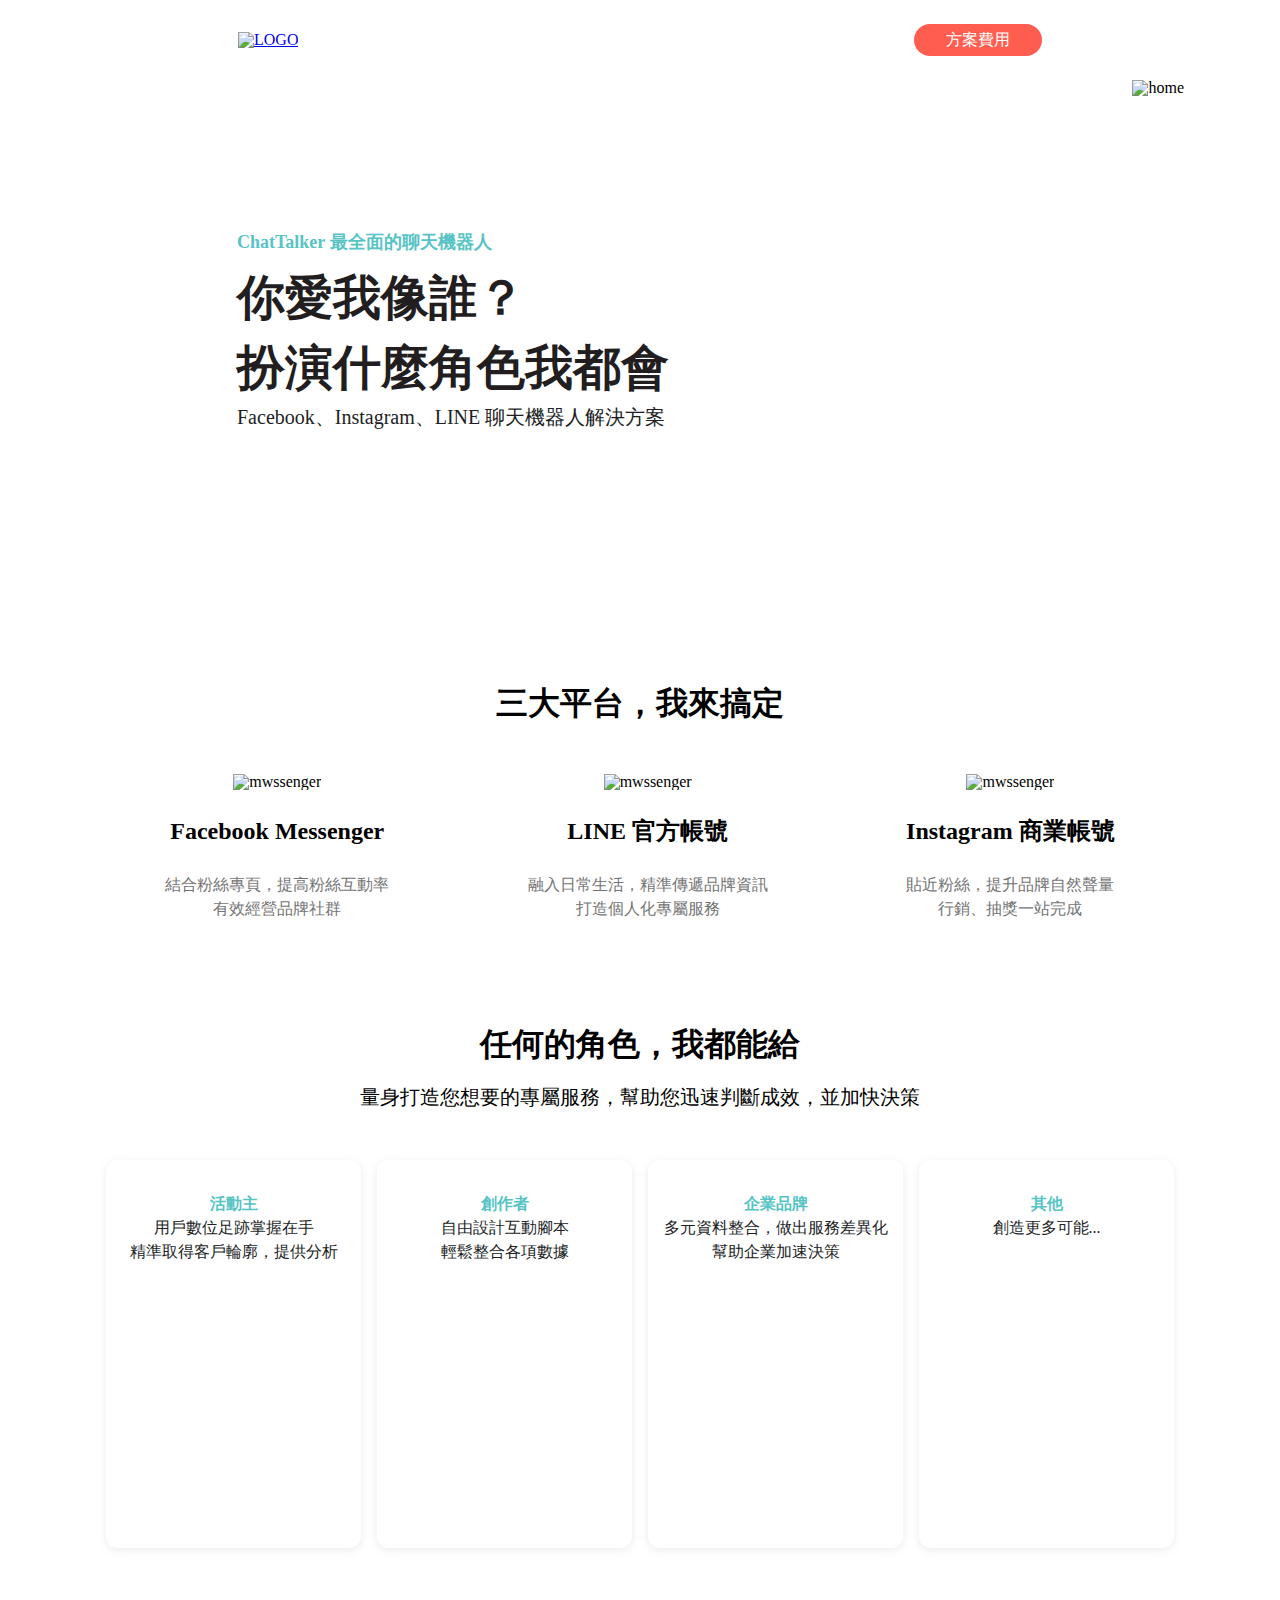
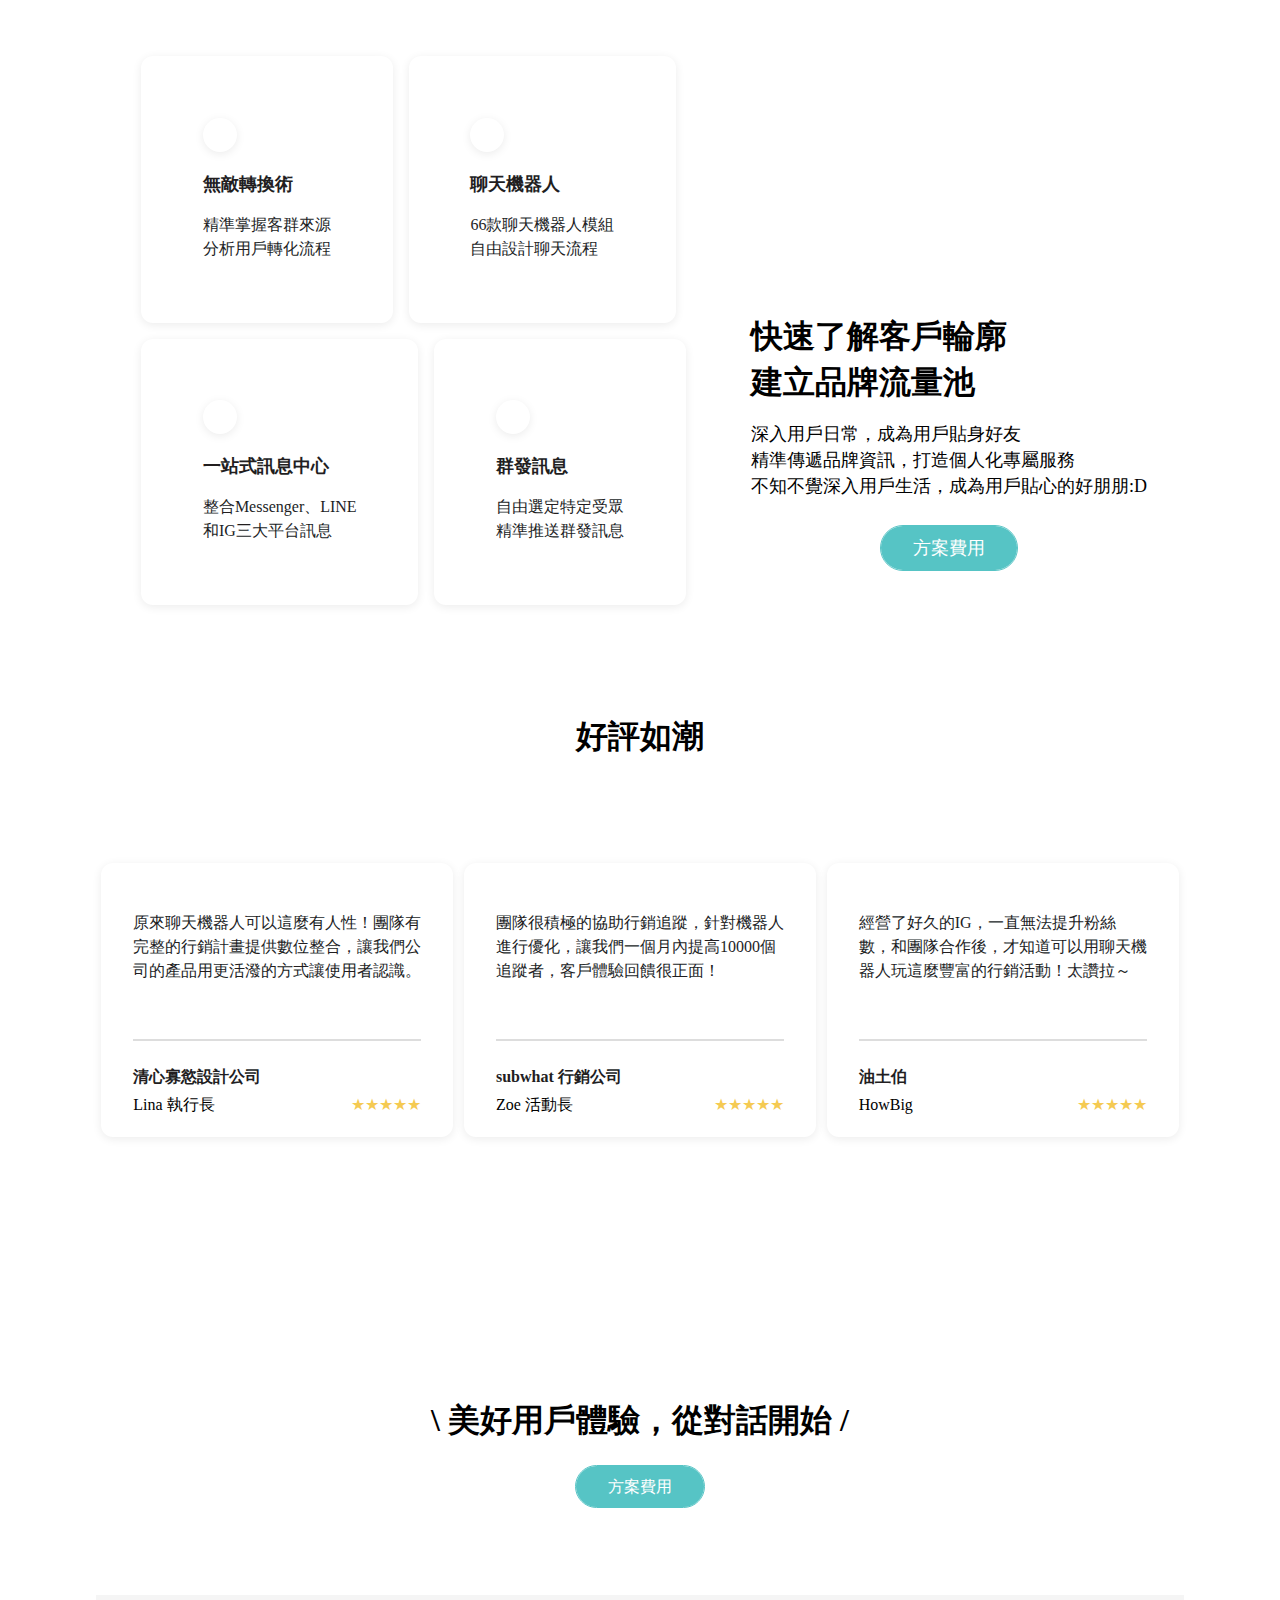
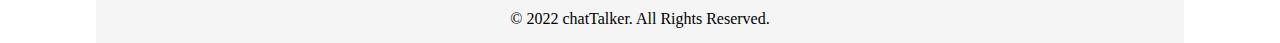
==== commit 1fa1e8c0: "0607修正" ====
--- a/index.html
+++ b/index.html
@@ -7,171 +7,183 @@
     <meta name="viewport" content="width=device-width, initial-scale=1.0">
     <title>Document</title>
     <link rel="stylesheet" href="./style.css">
+    <!-- Global site tag (gtag.js) - Google Analytics -->
+    <script async src="https://www.googletagmanager.com/gtag/js?id=G-XHBV6MFS96"></script>
+    <script>
+        window.dataLayer = window.dataLayer || [];
+        function gtag() { dataLayer.push(arguments); }
+        gtag('js', new Date());
+
+        gtag('config', 'G-XHBV6MFS96');
+    </script>
 </head>
 
 <body>
-    <div class="headerBanner">
+    <div class="container">
 
-        <div class="header">
-            <h1><a href="./index.html"><img
-                        src="https://github.com/hexschool/webLayoutTraining1st/blob/master/chatTalker_images/logo.png?raw=true"
-                        alt="LOGO"></a>
-            </h1>
-            <div class="planA">
-                <a href="./page2.html">
+        <div class="headerBanner">
+
+            <div class="header">
+                <h1><a href="./index.html"><img
+                            src="https://github.com/hexschool/webLayoutTraining1st/blob/master/chatTalker_images/logo.png?raw=true"
+                            alt="LOGO"></a>
+                </h1>
+                <div class="planA">
+                    <a href="./page2.html">
+                        <p>方案費用</p>
+                    </a>
+                </div>
+            </div>
+            <!-- banner -->
+            <div class="banner">
+                <div class="aside">
+                    <h1>ChatTalker 最全面的聊天機器人</h1>
+                    <h2>你愛我像誰？</br>扮演什麼角色我都會</h2>
+                    <p>Facebook、Instagram、LINE 聊天機器人解決方案</p>
+                </div>
+                <img src="https://raw.githubusercontent.com/hexschool/webLayoutTraining1st/f70f00178a7f0baa31e9c01634303d8562cfe93a/chatTalker_images/home.svg"
+                    alt="home">
+            </div>
+
+        </div>
+        <!-- card1 三大平台，我來搞定 -->
+        <h2>三大平台，我來搞定</h2>
+        <div class="card1">
+            <ul>
+                <li>
+                    <img src="https://raw.githubusercontent.com/hexschool/webLayoutTraining1st/f70f00178a7f0baa31e9c01634303d8562cfe93a/chatTalker_images/messenger.svg"
+                        alt="mwssenger">
+                    <h3>Facebook Messenger</h3>
+                    <p>結合粉絲專頁，提高粉絲互動率</br>有效經營品牌社群</p>
+                </li>
+                <li>
+                    <img src="https://raw.githubusercontent.com/hexschool/webLayoutTraining1st/f70f00178a7f0baa31e9c01634303d8562cfe93a/chatTalker_images/line.svg"
+                        alt="mwssenger">
+                    <h3>LINE 官方帳號</h3>
+                    <p>融入日常生活，精準傳遞品牌資訊</br>打造個人化專屬服務</p>
+                </li>
+                <li>
+                    <img src="https://raw.githubusercontent.com/hexschool/webLayoutTraining1st/f70f00178a7f0baa31e9c01634303d8562cfe93a/chatTalker_images/instagram.svg"
+                        alt="mwssenger">
+                    <h3>Instagram 商業帳號</h3>
+                    <p>貼近粉絲，提升品牌自然聲量</br>行銷、抽獎一站完成</p>
+                </li>
+            </ul>
+        </div>
+        <!-- card2任何的角色區域 -->
+
+        <h2>任何的角色，我都能給</h2>
+        <h3>量身打造您想要的專屬服務，幫助您迅速判斷成效，並加快決策</h3>
+        <ul class="cardList">
+            <li class="cardItem">
+                <img src="https://raw.githubusercontent.com/hexschool/webLayoutTraining1st/f70f00178a7f0baa31e9c01634303d8562cfe93a/chatTalker_images/ch01.svg"
+                    alt="">
+                <h3>活動主</h3>
+                <p>用戶數位足跡掌握在手<br>精準取得客戶輪廓，提供分析</p>
+            </li>
+            <li class="cardItem">
+                <img src="https://raw.githubusercontent.com/hexschool/webLayoutTraining1st/f70f00178a7f0baa31e9c01634303d8562cfe93a/chatTalker_images/ch02.svg"
+                    alt="">
+                <h3>創作者</h3>
+                <p>自由設計互動腳本<br>輕鬆整合各項數據</p>
+            </li>
+            <li class="cardItem">
+                <img src="https://raw.githubusercontent.com/hexschool/webLayoutTraining1st/f70f00178a7f0baa31e9c01634303d8562cfe93a/chatTalker_images/ch01.svg"
+                    alt="">
+                <h3>企業品牌</h3>
+                <p>多元資料整合，做出服務差異化<br>幫助企業加速決策</p>
+            </li>
+            <li class="cardItem">
+                <img src="https://raw.githubusercontent.com/hexschool/webLayoutTraining1st/f70f00178a7f0baa31e9c01634303d8562cfe93a/chatTalker_images/ch04.svg"
+                    alt="">
+                <h3>其他</h3>
+                <p>創造更多可能...</p>
+            </li>
+        </ul>
+        <!-- 快速瞭解客戶區域 -->
+        <div class="card3">
+            <div class="card3Title">
+                <h2>快速了解客戶輪廓</br>建立品牌流量池</h2>
+                <p>深入用戶日常，成為用戶貼身好友</br>精準傳遞品牌資訊，打造個人化專屬服務</br>不知不覺深入用戶生活，成為用戶貼心的好朋朋:D</p>
+                <div class="plan">
                     <p>方案費用</p>
-                </a>
+                </div>
+            </div>
+            <div class="card3Side">
+                <div class="card3Item">
+                    <img src="https://raw.githubusercontent.com/hexschool/webLayoutTraining1st/f70f00178a7f0baa31e9c01634303d8562cfe93a/chatTalker_images/icon01.svg"
+                        alt="">
+                    <h3>無敵轉換術</h3>
+                    <p>精準掌握客群來源</br>分析用戶轉化流程</p>
+                </div>
+                <div class="card3Item">
+                    <img src="https://raw.githubusercontent.com/hexschool/webLayoutTraining1st/f70f00178a7f0baa31e9c01634303d8562cfe93a/chatTalker_images/icon02.svg"
+                        alt="">
+                    <h3>聊天機器人</h3>
+                    <p>66款聊天機器人模組</br>自由設計聊天流程</p>
+                </div>
+                <div class="card3Item">
+                    <img src="https://raw.githubusercontent.com/hexschool/webLayoutTraining1st/f70f00178a7f0baa31e9c01634303d8562cfe93a/chatTalker_images/icon03.svg"
+                        alt="">
+                    <h3>一站式訊息中心</h3>
+                    <p>整合Messenger、LINE</br>和IG三大平台訊息</p>
+                </div>
+                <div class="card3Item">
+                    <img src="https://raw.githubusercontent.com/hexschool/webLayoutTraining1st/f70f00178a7f0baa31e9c01634303d8562cfe93a/chatTalker_images/icon04.svg"
+                        alt="">
+                    <h3>群發訊息</h3>
+                    <p>自由選定特定受眾</br>精準推送群發訊息</p>
+                </div>
             </div>
         </div>
-        <!-- banner -->
-        <div class="banner">
-            <div class="aside">
-                <h1>ChatTalker 最全面的聊天機器人</h1>
-                <h2>你愛我像誰？</br>扮演什麼角色我都會</h2>
-                <p>Facebook、Instagram、LINE 聊天機器人解決方案</p>
+
+        <!-- card4 好評如潮區域 -->
+        <h2>好評如潮</h2>
+        <div class="card4">
+            <div class="card4Item">
+                <img src="https://github.com/hexschool/webLayoutTraining1st/blob/master/chatTalker_images/user01.jpg?raw=true"
+                    alt="">
+                <h4>原來聊天機器人可以這麼有人性！團隊有完整的行銷計畫提供數位整合，讓我們公司的產品用更活潑的方式讓使用者認識。</h4>
+                <hr>
+                <h3>清心寡慾設計公司</h3>
+                <div class="star">
+                    <p>Lina 執行長</p>
+                    <p class="starLine">&#9733&#9733&#9733&#9733&#9733</p>
+                </div>
             </div>
-            <img src="https://raw.githubusercontent.com/hexschool/webLayoutTraining1st/f70f00178a7f0baa31e9c01634303d8562cfe93a/chatTalker_images/home.svg"
-                alt="home">
+            <div class="card4Item none">
+                <img src="https://github.com/hexschool/webLayoutTraining1st/blob/master/chatTalker_images/user02.jpg?raw=true"
+                    alt="">
+                <h4>團隊很積極的協助行銷追蹤，針對機器人進行優化，讓我們一個月內提高10000個追蹤者，客戶體驗回饋很正面！</h4>
+                <hr>
+                <h3>subwhat 行銷公司</h3>
+                <div class="star">
+                    <p>Zoe 活動長</p>
+                    <p class="starLine">&#9733&#9733&#9733&#9733&#9733</p>
+                </div>
+            </div>
+            <div class="card4Item none">
+                <img src="https://github.com/hexschool/webLayoutTraining1st/blob/master/chatTalker_images/user03.jpg?raw=true"
+                    alt="">
+                <h4>經營了好久的IG，一直無法提升粉絲數，和團隊合作後，才知道可以用聊天機器人玩這麼豐富的行銷活動！太讚拉～</h4>
+                <hr>
+                <h3>油土伯</h3>
+                <div class="star">
+                    <p>HowBig</p>
+                    <p class="starLine">&#9733&#9733&#9733&#9733&#9733</p>
+                </div>
+            </div>
         </div>
-
-    </div>
-    <!-- card1 三大平台，我來搞定 -->
-    <h2>三大平台，我來搞定</h2>
-    <div class="card1">
-        <ul>
-            <li>
-                <img src="https://raw.githubusercontent.com/hexschool/webLayoutTraining1st/f70f00178a7f0baa31e9c01634303d8562cfe93a/chatTalker_images/messenger.svg"
-                    alt="mwssenger">
-                <h3>Facebook Messenger</h3>
-                <p>結合粉絲專頁，提高粉絲互動率</br>有效經營品牌社群</p>
-            </li>
-            <li>
-                <img src="https://raw.githubusercontent.com/hexschool/webLayoutTraining1st/f70f00178a7f0baa31e9c01634303d8562cfe93a/chatTalker_images/line.svg"
-                    alt="mwssenger">
-                <h3>LINE 官方帳號</h3>
-                <p>融入日常生活，精準傳遞品牌資訊</br>打造個人化專屬服務</p>
-            </li>
-            <li>
-                <img src="https://raw.githubusercontent.com/hexschool/webLayoutTraining1st/f70f00178a7f0baa31e9c01634303d8562cfe93a/chatTalker_images/instagram.svg"
-                    alt="mwssenger">
-                <h3>Instagram 商業帳號</h3>
-                <p>貼近粉絲，提升品牌自然聲量</br>行銷、抽獎一站完成</p>
-            </li>
-        </ul>
-    </div>
-    <!-- card2任何的角色區域 -->
-
-    <h2>任何的角色，我都能給</h2>
-    <h3>量身打造您想要的專屬服務，幫助您迅速判斷成效，並加快決策</h3>
-    <ul class="cardList">
-        <li class="cardItem">
-            <img src="https://raw.githubusercontent.com/hexschool/webLayoutTraining1st/f70f00178a7f0baa31e9c01634303d8562cfe93a/chatTalker_images/ch01.svg"
-                alt="">
-            <h3>活動主</h3>
-            <p>用戶數位足跡掌握在手<br>精準取得客戶輪廓，提供分析</p>
-        </li>
-        <li class="cardItem">
-            <img src="https://raw.githubusercontent.com/hexschool/webLayoutTraining1st/f70f00178a7f0baa31e9c01634303d8562cfe93a/chatTalker_images/ch02.svg"
-                alt="">
-            <h3>創作者</h3>
-            <p>自由設計互動腳本<br>輕鬆整合各項數據</p>
-        </li>
-        <li class="cardItem">
-            <img src="https://raw.githubusercontent.com/hexschool/webLayoutTraining1st/f70f00178a7f0baa31e9c01634303d8562cfe93a/chatTalker_images/ch01.svg"
-                alt="">
-            <h3>企業品牌</h3>
-            <p>多元資料整合，做出服務差異化<br>幫助企業加速決策</p>
-        </li>
-        <li class="cardItem">
-            <img src="https://raw.githubusercontent.com/hexschool/webLayoutTraining1st/f70f00178a7f0baa31e9c01634303d8562cfe93a/chatTalker_images/ch04.svg"
-                alt="">
-            <h3>其他</h3>
-            <p>創造更多可能...</p>
-        </li>
-    </ul>
-    <!-- 快速瞭解客戶區域 -->
-    <div class="card3">
-        <div class="card3Title">
-            <h2>快速了解客戶輪廓</br>建立品牌流量池</h2>
-            <p>深入用戶日常，成為用戶貼身好友</br>精準傳遞品牌資訊，打造個人化專屬服務</br>不知不覺深入用戶生活，成為用戶貼心的好朋朋:D</p>
+        <!-- footer -->
+        <div class="footerBanner">
+            <h2>\ 美好用戶體驗，從對話開始 /</h2>
             <div class="plan">
                 <p>方案費用</p>
             </div>
         </div>
-        <div class="card3Side">
-            <div class="card3Item">
-                <img src="https://raw.githubusercontent.com/hexschool/webLayoutTraining1st/f70f00178a7f0baa31e9c01634303d8562cfe93a/chatTalker_images/icon01.svg"
-                    alt="">
-                <h3>無敵轉換術</h3>
-                <p>精準掌握客群來源</br>分析用戶轉化流程</p>
-            </div>
-            <div class="card3Item">
-                <img src="https://raw.githubusercontent.com/hexschool/webLayoutTraining1st/f70f00178a7f0baa31e9c01634303d8562cfe93a/chatTalker_images/icon02.svg"
-                    alt="">
-                <h3>聊天機器人</h3>
-                <p>66款聊天機器人模組</br>自由設計聊天流程</p>
-            </div>
-            <div class="card3Item">
-                <img src="https://raw.githubusercontent.com/hexschool/webLayoutTraining1st/f70f00178a7f0baa31e9c01634303d8562cfe93a/chatTalker_images/icon03.svg"
-                    alt="">
-                <h3>一站式訊息中心</h3>
-                <p>整合Messenger、LINE</br>和IG三大平台訊息</p>
-            </div>
-            <div class="card3Item">
-                <img src="https://raw.githubusercontent.com/hexschool/webLayoutTraining1st/f70f00178a7f0baa31e9c01634303d8562cfe93a/chatTalker_images/icon04.svg"
-                    alt="">
-                <h3>群發訊息</h3>
-                <p>自由選定特定受眾</br>精準推送群發訊息</p>
-            </div>
+        <div class="footer">
+            <p>© 2022 chatTalker. All Rights Reserved.</p>
         </div>
-    </div>
-
-    <!-- card4 好評如潮區域 -->
-    <h2>好評如潮</h2>
-    <div class="card4">
-        <div class="card4Item">
-            <img src="https://github.com/hexschool/webLayoutTraining1st/blob/master/chatTalker_images/user01.jpg?raw=true"
-                alt="">
-            <h4>原來聊天機器人可以這麼有人性！團隊有完整的行銷計畫提供數位整合，讓我們公司的產品用更活潑的方式讓使用者認識。</h4>
-            <hr>
-            <h3>清心寡慾設計公司</h3>
-            <div class="star">
-                <p>Lina 執行長</p>
-                <p class="starLine">&#9733&#9733&#9733&#9733&#9733</p>
-            </div>
-        </div>
-        <div class="card4Item none">
-            <img src="https://github.com/hexschool/webLayoutTraining1st/blob/master/chatTalker_images/user02.jpg?raw=true"
-                alt="">
-            <h4>團隊很積極的協助行銷追蹤，針對機器人進行優化，讓我們一個月內提高10000個追蹤者，客戶體驗回饋很正面！</h4>
-            <hr>
-            <h3>subwhat 行銷公司</h3>
-            <div class="star">
-                <p>Zoe 活動長</p>
-                <p class="starLine">&#9733&#9733&#9733&#9733&#9733</p>
-            </div>
-        </div>
-        <div class="card4Item none">
-            <img src="https://github.com/hexschool/webLayoutTraining1st/blob/master/chatTalker_images/user03.jpg?raw=true"
-                alt="">
-            <h4>經營了好久的IG，一直無法提升粉絲數，和團隊合作後，才知道可以用聊天機器人玩這麼豐富的行銷活動！太讚拉～</h4>
-            <hr>
-            <h3>油土伯</h3>
-            <div class="star">
-                <p>HowBig</p>
-                <p class="starLine">&#9733&#9733&#9733&#9733&#9733</p>
-            </div>
-        </div>
-    </div>
-    <!-- footer -->
-    <div class="footerBanner">
-        <h2>\ 美好用戶體驗，從對話開始 /</h2>
-        <div class="plan">
-            <p>方案費用</p>
-        </div>
-    </div>
-    <div class="footer">
-        <p>© 2022 chatTalker. All Rights Reserved.</p>
     </div>
 </body>
 
--- a/style.css
+++ b/style.css
@@ -137,6 +137,13 @@
 /*  */
 /* Reset CSS end */
 /*  */
+/* container */
+.container {
+    max-width: 1088px;
+    padding-left: 16px;
+    padding-right: 16px;
+    margin: 0 auto;
+}
 
 /* headerBanner */
 .headerBanner {
@@ -161,17 +168,24 @@
     justify-content: space-between;
     align-items: center;
     padding: 24px 142px;
+    flex-wrap: wrap;
+}
+
+.header img {
+    height: 20%;
 }
 
 @media (max-width: 992px) {
     .header {
         border-bottom: 2px solid #FFD153;
-    }
-}
-
-.header img {
-    height: 40px;
-}
+
+    }
+
+    .header img {
+        height: 24px;
+    }
+}
+
 
 .planA {
     background: #FF5D50 0% 0% no-repeat padding-box;
@@ -230,7 +244,14 @@
 }
 
 .banner img {
-    height: 534px;
+    height: 500px;
+}
+
+@media (max-width: 992px) {
+    .banner img {
+        height: 305px;
+        margin: 0 auto;
+    }
 }
 
 /* card1 三大平台，我來搞定 */
@@ -283,7 +304,7 @@
 }
 
 .cardItem {
-    width: 260px;
+    width: 255px;
     height: 388px;
     background: #FFFFFF;
     box-shadow: 0px 2px 10px #00000014;
